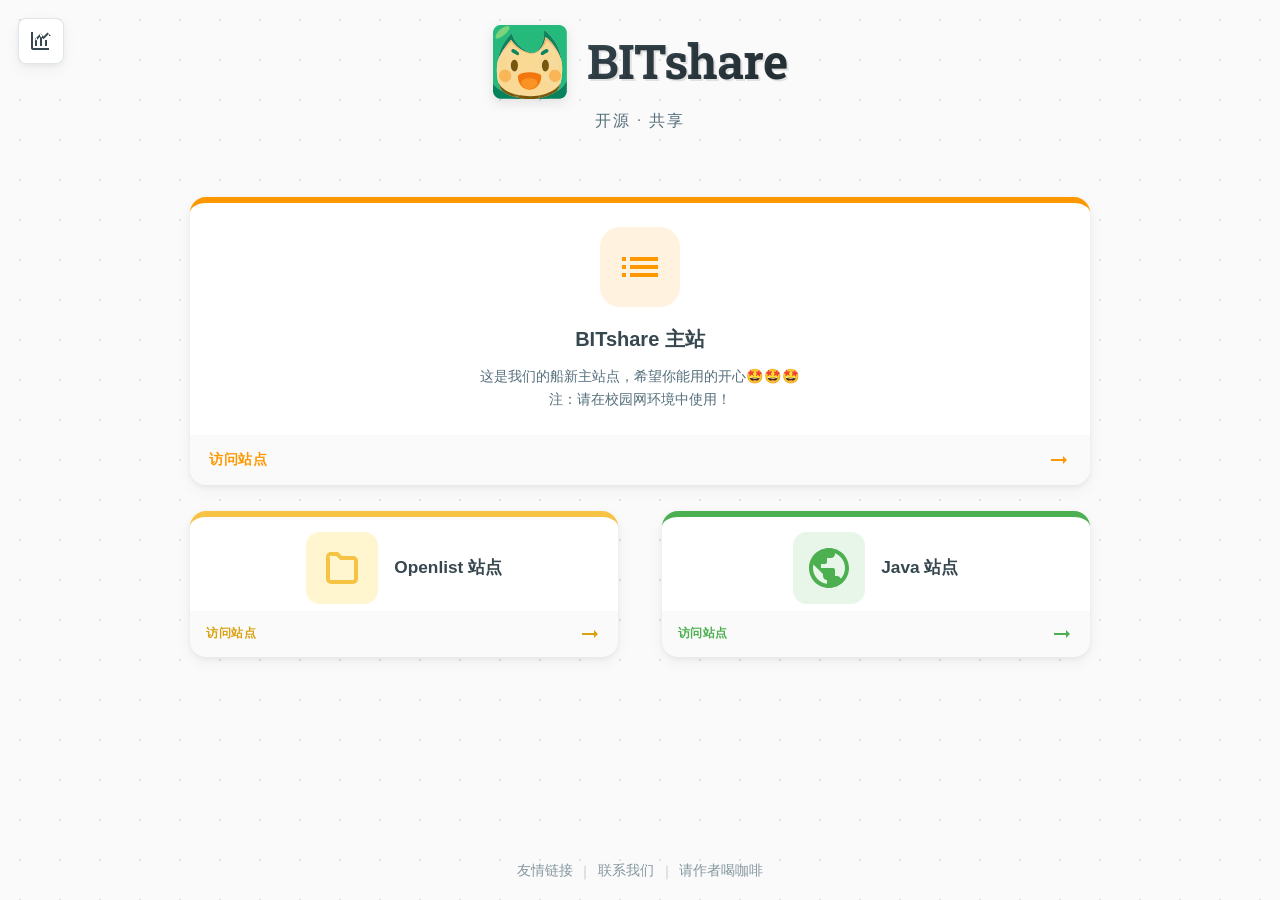
==== index.html @ c66a0892 "导航页信息优化" ====
<!DOCTYPE html>
<html lang="zh-CN">

<head>
    <meta charset="UTF-8">
    <meta name="viewport" content="width=device-width, initial-scale=1.0">
    <meta name="color-scheme" content="light">
    <title>BITshare 导航</title>
    <link rel="icon" type="image/svg+xml" href="logo_best.svg">
    <link rel="stylesheet" href="style.css">
    <link rel="preconnect" href="https://fonts.googleapis.com">
    <link rel="preconnect" href="https://fonts.gstatic.com" crossorigin>
    <link
        href="https://fonts.googleapis.com/css2?family=Roboto+Slab:wght@100..900&family=Roboto:wght@300;400;500;700&display=swap"
        rel="stylesheet">
</head>

<body>
    <a href="dashboard.html" class="dashboard-shortcut" aria-label="查看数据看板" title="数据看板">
        <svg viewBox="0 0 24 24" width="24" height="24" aria-hidden="true">
            <path fill="currentColor"
                d="M4 19h16v2H4c-1.1 0-2-.9-2-2V3h2v16zm4-2H6V9h2v8zm5 0h-2V5h2v12zm5 0h-2v-6h2v6zm4-10-3.5-3.5-4 4-3-3L6 10l1.4 1.4 4.1-4.08 3 3L20 4.82V7h2z" />
        </svg>
    </a>

    <div class="container">
        <header class="header">
            <div class="logo-container">
                <img src="logo_best.svg" alt="BITshare Logo" class="logo">
                <h1 class="site-title">BITshare</h1>
            </div>
            <p class="site-subtitle">开源 · 共享</p>
        </header>

        <main class="cards-container">
            <a href="https://app.bitshare.com.cn" class="card card-orange card-featured" target="_blank">
                <div class="card-content">
                    <div class="card-icon">
                        <svg viewBox="0 0 24 24" width="48" height="48">
                            <path fill="currentColor"
                                d="M3 13h2v-2H3v2zm0 4h2v-2H3v2zm0-8h2V7H3v2zm4 4h14v-2H7v2zm0 4h14v-2H7v2zM7 7v2h14V7H7z" />
                        </svg>
                    </div>
                    <h2 class="card-title">BITshare 主站</h2>
                    <p class="card-description">这是我们的船新主站点，希望你能用的开心🤩🤩🤩</br>注：请在校园网环境中使用！</p>
                </div>
                <div class="card-action">
                    <span>访问站点</span>
                    <svg class="arrow-icon" viewBox="0 0 24 24" width="24" height="24">
                        <path fill="currentColor" d="M16.01 11H4v2h12.01v3L20 12l-3.99-4z" />
                    </svg>
                </div>
            </a>

            <a href="https://bitshare.site-2.teclab.org.cn" class="card card-blue card-compact" target="_blank">
                <div class="card-content">
                    <div class="card-icon">
                        <svg viewBox="0 0 24 24" width="48" height="48">
                            <path fill="currentColor"
                                d="M4 6.5A2.5 2.5 0 0 1 6.5 4H10l2 2h5.5A2.5 2.5 0 0 1 20 8.5v9a2.5 2.5 0 0 1-2.5 2.5h-11A2.5 2.5 0 0 1 4 17.5v-11zm2 .5v10.5c0 .28.22.5.5.5h11c.28 0 .5-.22.5-.5v-9c0-.28-.22-.5-.5-.5h-6.33l-2-2H6.5A.5.5 0 0 0 6 7z" />
                        </svg>
                    </div>
                    <h2 class="card-title">Openlist 站点</h2>
                </div>
                <div class="card-action">
                    <span>访问站点</span>
                    <svg class="arrow-icon" viewBox="0 0 24 24" width="24" height="24">
                        <path fill="currentColor" d="M16.01 11H4v2h12.01v3L20 12l-3.99-4z" />
                    </svg>
                </div>
            </a>

            <a href="https://bitshare-search.site-2.teclab.org.cn" class="card card-green card-compact" target="_blank">
                <div class="card-content">
                    <div class="card-icon">
                        <svg viewBox="0 0 24 24" width="48" height="48">
                            <path fill="currentColor"
                                d="M12 2C6.48 2 2 6.48 2 12s4.48 10 10 10 10-4.48 10-10S17.52 2 12 2zm-1 17.93c-3.95-.49-7-3.85-7-7.93 0-.62.08-1.21.21-1.79L9 15v1c0 1.1.9 2 2 2v1.93zm6.9-2.54c-.26-.81-1-1.39-1.9-1.39h-1v-3c0-.55-.45-1-1-1H8v-2h2c.55 0 1-.45 1-1V7h2c1.1 0 2-.9 2-2v-.41c2.93 1.19 5 4.06 5 7.41 0 2.08-.8 3.97-2.1 5.39z" />
                        </svg>
                    </div>
                    <h2 class="card-title">Java 站点</h2>
                </div>
                <div class="card-action">
                    <span>访问站点</span>
                    <svg class="arrow-icon" viewBox="0 0 24 24" width="24" height="24">
                        <path fill="currentColor" d="M16.01 11H4v2h12.01v3L20 12l-3.99-4z" />
                    </svg>
                </div>
            </a>
        </main>

        <footer class="footer">
            <div class="footer-links" aria-label="页脚快捷入口">
                <button type="button" class="footer-link-btn" data-popup="friends">友情链接</button>
                <span class="footer-divider">｜</span>
                <button type="button" class="footer-link-btn" data-popup="contact">联系我们</button>
                <span class="footer-divider">｜</span>
                <button type="button" class="footer-link-btn" data-popup="coffee">请作者喝咖啡</button>
            </div>
        </footer>
    </div>

    <div id="info-modal" class="info-modal" aria-hidden="true">
        <div class="info-modal-backdrop" data-close-modal></div>
        <div class="info-modal-dialog" role="dialog" aria-modal="true" aria-labelledby="info-modal-title">
            <button type="button" class="info-modal-close" aria-label="关闭弹窗" data-close-modal>&times;</button>
            <h2 id="info-modal-title" class="info-modal-title"></h2>
            <div id="info-modal-body" class="info-modal-body"></div>
        </div>
    </div>

    <!-- Notification Popup (保留原始代码，方便后续恢复)
    <div id="notification-popup" class="notification-popup">
        <div class="popup-content">
            <span class="close-btn" onclick="closePopup()">&times;</span>
            <p>BITshare的船新主平台上线啦！</br></br>我们借鉴了 OpenList、FileBrowser 等工具在文件浏览和目录管理上的思路，根据“share in BIT”这一使用场景，做了大量功能上的优化，希望你能用的开心🤩🤩🤩</br></br>项目仓库，欢迎点个Star～</br>https://github.com/BITshare-dev/BITshare</br>https://github.com/zzzzquan/OpenShare</p>
        </div>
    </div>

    <script>
        function closePopup() {
            const popup = document.getElementById("notification-popup");
            if (popup) {
                popup.style.opacity = '0';
                setTimeout(() => {
                    popup.style.display = "none";
                }, 300);
            }
        }
    </script>
    -->

    <script>
        const infoModal = document.getElementById('info-modal');
        const infoModalTitle = document.getElementById('info-modal-title');
        const infoModalBody = document.getElementById('info-modal-body');

        const popupContent = {
            friends: {
                title: '友情链接',
                body: `
                    <div class="info-link-list-text">
                        <a class="info-link-text" href="https://bit101.cn/" target="_blank" rel="noopener noreferrer">BIT101</a>
                        </div>
                `
            },
            contact: {
                title: '联系我们',
                body: `
                    <p class="info-modal-text">QQ:1215721590 项目交流群:991547824(邀请码:BITshare)</p>
                    <p class="info-modal-text">GitHub 项目组：<a class="info-link-text" href="https://github.com/BITshare-dev" target="_blank" rel="noopener noreferrer">BITshare 项目组</a></p>
                `
            },
            coffee: {
                title: '请作者喝咖啡',
                body: `
                    <p class="info-modal-text">如果你觉得该项目对你真的有帮助，可以给仓库点个 star 或者请作者喝一杯咖啡😃</p>
                    <img class="info-modal-qr" src="cash.jpg" alt="请作者喝咖啡收款码">
                `
            }
        };

        function openInfoModal(key) {
            const content = popupContent[key];
            if (!content) return;

            infoModalTitle.textContent = content.title;
            infoModalBody.innerHTML = content.body;
            infoModal.classList.add('is-open');
            infoModal.setAttribute('aria-hidden', 'false');
            document.body.classList.add('modal-open');
        }

        function closeInfoModal() {
            infoModal.classList.remove('is-open');
            infoModal.setAttribute('aria-hidden', 'true');
            document.body.classList.remove('modal-open');
        }

        document.querySelectorAll('[data-popup]').forEach((button) => {
            button.addEventListener('click', () => openInfoModal(button.dataset.popup));
        });

        infoModal.addEventListener('click', (event) => {
            if (event.target.hasAttribute('data-close-modal')) {
                closeInfoModal();
            }
        });

        document.addEventListener('keydown', (event) => {
            if (event.key === 'Escape' && infoModal.classList.contains('is-open')) {
                closeInfoModal();
            }
        });
    </script>
</body>

</html>
---- style.css ----
:root {
    color-scheme: light;
    --text-color: #37474f;
    --text-secondary: #546e7a;
    --background-color: #fafafa;
    --card-bg: #ffffff;
    --shadow-1: 0 2px 5px rgba(0, 0, 0, 0.05), 0 5px 15px rgba(0, 0, 0, 0.05);
    --shadow-hover: 0 15px 35px rgba(0, 0, 0, 0.1), 0 5px 15px rgba(0, 0, 0, 0.05);
    --transition-speed: 0.3s;

    /* Theme Colors */
    --color-orange: #FF9800;
    --color-orange-light: #FFF3E0;
    --color-green: #4CAF50;
    --color-green-light: #E8F5E9;
    --color-yellow: #FFC107;
    --color-yellow-light: #FFF8E1;
    --color-cream: #F6C344;
    --color-cream-light: #fff5cf;
    --color-blue-grey: #607d8b;
}

* {
    box-sizing: border-box;
    margin: 0;
    padding: 0;
}

body {
    font-family: 'Roboto', 'Segoe UI', Tahoma, Geneva, Verdana, sans-serif;
    background-color: var(--background-color);
    color: var(--text-color);
    line-height: 1.6;
    display: flex;
    justify-content: center;
    min-height: 100vh;
    background-image: radial-gradient(#e0e0e0 1px, transparent 1px);
    background-size: 40px 40px;
}

.dashboard-shortcut {
    position: fixed;
    top: 18px;
    left: 18px;
    z-index: 50;
    width: 46px;
    height: 46px;
    display: inline-flex;
    align-items: center;
    justify-content: center;
    color: #37474f;
    background: rgba(255, 255, 255, 0.92);
    border: 1px solid rgba(96, 125, 139, 0.2);
    border-radius: 8px;
    box-shadow: var(--shadow-1);
    text-decoration: none;
    transition: transform 0.2s ease, box-shadow 0.2s ease, color 0.2s ease;
}

.dashboard-shortcut:hover {
    color: var(--color-orange);
    box-shadow: var(--shadow-hover);
    transform: translateY(-2px);
}

.container {
    width: 100%;
    max-width: 980px;
    padding: 1.1rem 1.5rem 1rem;
    display: flex;
    flex-direction: column;
    align-items: center;
}

.dashboard-shell {
    width: min(1120px, calc(100% - 32px));
    margin: 0 auto;
    padding: 32px 0 42px;
}

.dashboard-header {
    display: flex;
    align-items: center;
    justify-content: space-between;
    gap: 1.5rem;
    margin: 0 0 1.25rem;
    animation: fadeInDown 0.8s ease-out;
}

.dashboard-page {
    display: block;
}

.dashboard-brand {
    display: flex;
    align-items: center;
    gap: 1rem;
}

.dashboard-logo {
    width: 64px;
    height: auto;
    filter: drop-shadow(0 4px 6px rgba(0, 0, 0, 0.1));
}

.dashboard-brand h1 {
    font-family: 'Roboto Slab', serif;
    font-size: 2.4rem;
    line-height: 1.1;
    color: var(--text-color);
}

.dashboard-brand p,
.dashboard-updated,
.panel-heading p {
    color: var(--text-secondary);
}

.dashboard-updated {
    font-size: 0.88rem;
    text-align: right;
}

.metric-grid {
    display: grid;
    grid-template-columns: repeat(3, minmax(0, 1fr));
    gap: 1rem;
    margin-bottom: 1rem;
}

.metric-card,
.dashboard-panel {
    background: rgba(255, 255, 255, 0.88);
    border: 1px solid rgba(96, 125, 139, 0.16);
    border-radius: 8px;
    box-shadow: 0 14px 40px rgba(38, 50, 56, 0.08), 0 2px 8px rgba(38, 50, 56, 0.05);
    backdrop-filter: blur(10px);
}

.metric-card {
    padding: 1.35rem 1.45rem;
    border-top: 5px solid transparent;
    animation: fadeInUp 0.8s ease-out;
    transition: transform 0.22s ease, box-shadow 0.22s ease, background-color 0.22s ease;
}

.metric-card:hover {
    background: rgba(255, 255, 255, 0.96);
    box-shadow: 0 18px 44px rgba(38, 50, 56, 0.11), 0 5px 14px rgba(38, 50, 56, 0.06);
    transform: translateY(-3px);
}

.metric-visits {
    border-color: #2f80ed;
}

.metric-downloads {
    border-color: var(--color-orange);
}

.metric-running {
    border-color: var(--color-green);
}

.metric-label {
    color: var(--text-secondary);
    font-size: 0.92rem;
    font-weight: 700;
}

.metric-value {
    margin-top: 0.35rem;
    font-family: 'Roboto Slab', serif;
    font-size: 2.45rem;
    line-height: 1.1;
    font-weight: 800;
    color: var(--text-color);
}

.metric-note {
    margin-top: 0.45rem;
    color: var(--text-secondary);
    font-size: 0.9rem;
}

.dashboard-panel {
    padding: 1.25rem;
    margin-top: 1rem;
    animation: fadeInUp 0.8s ease-out;
}

.panel-heading {
    display: flex;
    align-items: flex-start;
    justify-content: space-between;
    gap: 1rem;
    margin-bottom: 1rem;
}

.panel-heading h2 {
    font-size: 1.18rem;
    line-height: 1.2;
}

.chart-legend {
    display: flex;
    align-items: center;
    gap: 1rem;
    color: var(--text-secondary);
    font-size: 0.9rem;
    white-space: nowrap;
}

.window-control {
    display: grid;
    grid-template-columns: 38px minmax(120px, 1fr) 38px;
    align-items: center;
    gap: 0.75rem;
    margin: 0.95rem 0 0;
}

.window-control button {
    width: 38px;
    height: 38px;
    display: inline-flex;
    align-items: center;
    justify-content: center;
    color: var(--text-color);
    background: rgba(255, 255, 255, 0.9);
    border: 1px solid rgba(96, 125, 139, 0.18);
    border-radius: 8px;
    cursor: pointer;
    transition: color 0.18s ease, background-color 0.18s ease, transform 0.18s ease;
}

.window-control button:hover:not(:disabled) {
    color: var(--color-orange);
    background: #fff;
    transform: translateY(-1px);
}

.window-control button:disabled {
    cursor: not-allowed;
    opacity: 0.42;
}

.window-control input[type="range"] {
    --range-progress: 0%;
    width: 100%;
    height: 24px;
    appearance: none;
    -webkit-appearance: none;
    background: transparent;
    cursor: pointer;
}

.window-control input[type="range"]::-webkit-slider-runnable-track {
    height: 12px;
    background: linear-gradient(
        to right,
        #fff 0%,
        #fff var(--range-progress),
        #d8dde1 var(--range-progress),
        #d8dde1 100%
    );
    border: 1px solid #d1d8dc;
    border-radius: 999px;
}

.window-control input[type="range"]::-webkit-slider-thumb {
    width: 38px;
    height: 18px;
    margin-top: -4px;
    appearance: none;
    -webkit-appearance: none;
    background: #fff;
    border: 1px solid #c5ced3;
    border-radius: 6px;
    box-shadow: 0 2px 7px rgba(55, 71, 79, 0.16);
}

.window-control input[type="range"]::-moz-range-track {
    height: 12px;
    background: #d8dde1;
    border: 1px solid #d1d8dc;
    border-radius: 999px;
}

.window-control input[type="range"]::-moz-range-progress {
    height: 12px;
    background: #fff;
    border: 1px solid #d1d8dc;
    border-radius: 999px;
}

.window-control input[type="range"]::-moz-range-thumb {
    width: 38px;
    height: 18px;
    background: #fff;
    border: 1px solid #c5ced3;
    border-radius: 6px;
    box-shadow: 0 2px 7px rgba(55, 71, 79, 0.16);
}

.legend-dot {
    width: 10px;
    height: 10px;
    display: inline-block;
    border-radius: 50%;
    margin-right: 0.35rem;
}

.visits-dot {
    background: #2f80ed;
}

.downloads-dot {
    background: var(--color-orange);
}

.chart-wrap {
    position: relative;
    width: 100%;
    overflow-x: auto;
    border-radius: 8px;
    background: rgba(255, 255, 255, 0.72);
}

.chart-wrap canvas {
    display: block;
    width: 100%;
    min-width: 760px;
    height: auto;
    cursor: crosshair;
}

.chart-tooltip {
    position: absolute;
    top: 0;
    left: 0;
    z-index: 2;
    width: 210px;
    padding: 0.85rem 0.95rem;
    color: #fff;
    background: rgba(38, 50, 56, 0.92);
    border: 1px solid rgba(255, 255, 255, 0.12);
    border-radius: 8px;
    box-shadow: 0 18px 42px rgba(38, 50, 56, 0.22);
    opacity: 0;
    pointer-events: none;
    transform: translate3d(0, 0, 0) translateY(6px);
    transition: opacity 0.16s ease, transform 0.16s ease;
    backdrop-filter: blur(12px);
}

.chart-tooltip.is-visible {
    opacity: 1;
}

.tooltip-date {
    margin-bottom: 0.55rem;
    font-size: 0.95rem;
    font-weight: 700;
}

.tooltip-row {
    display: flex;
    align-items: center;
    justify-content: space-between;
    gap: 0.8rem;
    font-size: 0.9rem;
}

.tooltip-row + .tooltip-row {
    margin-top: 0.35rem;
}

.tooltip-row span {
    display: inline-flex;
    align-items: center;
    color: rgba(255, 255, 255, 0.78);
}

.tooltip-row strong {
    font-size: 0.98rem;
    color: #fff;
}

/* Header Styles */
.header {
    text-align: center;
    margin-bottom: 4rem;
    margin-top: 0.35rem;
    animation: fadeInDown 0.8s ease-out;
}

.logo-container {
    display: flex;
    align-items: center;
    justify-content: center;
    margin-bottom: 0.5rem;
}

.logo {
    height: 74px;
    width: auto;
    margin-right: 1.2rem;
    filter: drop-shadow(0 4px 6px rgba(0, 0, 0, 0.1));
}

.site-title {
    font-family: 'Roboto Slab', serif;
    font-size: 3rem;
    font-weight: 700;
    color: var(--text-color);
    letter-spacing: -1px;
    background: linear-gradient(135deg, #37474f 0%, #263238 100%);
    background-clip: text;
    -webkit-background-clip: text;
    color: transparent;
    text-shadow: 2px 2px 0px rgba(0, 0, 0, 0.1);
}

.site-subtitle {
    font-size: 0.98rem;
    color: var(--text-secondary);
    font-weight: 400;
    letter-spacing: 2px;
    text-transform: uppercase;
    margin-top: 0.5rem;
}

/* Cards Container */
.cards-container {
    display: grid;
    grid-template-columns: repeat(2, minmax(0, 1fr));
    justify-content: center;
    column-gap: 2.7rem;
    row-gap: 1.5rem;
    width: 100%;
    max-width: 900px;
    margin-bottom: 0.75rem;
}

/* Card Styles */
.card {
    background-color: var(--card-bg);
    border-radius: 16px;
    box-shadow: var(--shadow-1);
    width: 100%;
    text-decoration: none;
    color: inherit;
    transition: all var(--transition-speed) cubic-bezier(.25, .8, .25, 1);
    display: flex;
    flex-direction: column;
    overflow: hidden;
    position: relative;
    border-top: 6px solid transparent;
    animation: fadeInUp 0.8s ease-out;
    animation-fill-mode: both;
}

.card-featured {
    grid-column: 1 / -1;
    max-width: 100%;
    margin-bottom: 0.15rem;
}

.card-compact {
    min-height: 138px;
}

.card:nth-child(1) {
    animation-delay: 0.1s;
}

.card:nth-child(2) {
    animation-delay: 0.2s;
}

.card:nth-child(3) {
    animation-delay: 0.3s;
}

.card:hover {
    box-shadow: var(--shadow-hover);
    transform: translateY(-8px);
}

.card-content {
    padding: 1.5rem 1.35rem;
    flex-grow: 1;
    display: flex;
    flex-direction: column;
    align-items: center;
    text-align: center;
}

.card-compact .card-content {
    min-height: 92px;
    padding: 0.9rem 1.15rem 0.45rem;
    flex-direction: row;
    justify-content: center;
    gap: 1rem;
}

.card-icon {
    width: 80px;
    height: 80px;
    display: flex;
    align-items: center;
    justify-content: center;
    flex: 0 0 80px;
    margin-bottom: 1rem;
    border-radius: 20px;
    transition: all var(--transition-speed);
}

.card-compact .card-icon {
    width: 72px;
    height: 72px;
    flex: 0 0 72px;
    margin-bottom: 0;
    border-radius: 14px;
}

.card-title {
    font-family: 'Montserrat', sans-serif;
    font-size: 1.25rem;
    font-weight: 700;
    margin-bottom: 0.65rem;
    color: var(--text-color);
}

.card-compact .card-title {
    font-size: 1.08rem;
    margin-bottom: 0;
    line-height: 1.2;
}

.card-description {
    font-size: 0.88rem;
    color: var(--text-secondary);
    line-height: 1.6;
}

.card-action {
    padding: 0.82rem 1.2rem;
    display: flex;
    align-items: center;
    justify-content: space-between;
    font-weight: 700;
    text-transform: uppercase;
    font-size: 0.85rem;
    letter-spacing: 0.5px;
    transition: background-color 0.2s;
    background-color: rgba(0, 0, 0, 0.02);
}

.card-compact .card-action {
    min-height: 46px;
    padding: 0.5rem 1rem;
    font-size: 0.76rem;
}

/* Theme Specific Styles */
/* Orange Theme */
.card-orange {
    border-color: var(--color-orange);
}

.card-orange .card-icon {
    color: var(--color-orange);
    background-color: var(--color-orange-light);
}

.card-orange .card-action {
    color: var(--color-orange);
}

.card-orange:hover .card-action {
    background-color: var(--color-orange);
    color: white;
}

/* Cream Theme */
.card-blue {
    border-color: var(--color-cream);
}

.card-blue .card-icon {
    color: var(--color-cream);
    background-color: var(--color-cream-light);
}

.card-blue .card-action {
    color: #d8a10f;
}

.card-blue:hover .card-action {
    background-color: #F6C344;
    color: #5f4500;
}

/* Green Theme */
.card-green {
    border-color: var(--color-green);
}

.card-green .card-icon {
    color: var(--color-green);
    background-color: var(--color-green-light);
}

.card-green .card-action {
    color: var(--color-green);
}

.card-green:hover .card-action {
    background-color: var(--color-green);
    color: white;
}

/* Yellow Theme */
.card-yellow {
    border-color: var(--color-yellow);
}

.card-yellow .card-icon {
    color: #F57F17;
    background-color: var(--color-yellow-light);
}

/* Darker yellow for icon visibility */
.card-yellow .card-action {
    color: #F57F17;
}

.card-yellow:hover .card-action {
    background-color: var(--color-yellow);
    color: #37474f;
}

/* Dark text on yellow bg */


.arrow-icon {
    transition: transform 0.2s;
}

.card:hover .arrow-icon {
    transform: translateX(5px);
}

/* Footer */
.footer {
    margin-top: auto;
    color: var(--text-secondary);
    font-size: 0.875rem;
    text-align: center;
    opacity: 0.7;
    padding-bottom: 0.1rem;
}

.footer-links {
    display: inline-flex;
    align-items: center;
    gap: 0.35rem;
    flex-wrap: wrap;
    justify-content: center;
}

.footer-link-btn {
    border: 0;
    background: transparent;
    color: inherit;
    font: inherit;
    cursor: pointer;
    padding: 0;
    line-height: 1.4;
    text-decoration: none;
    transition: color 0.2s ease, opacity 0.2s ease;
}

.footer-link-btn:hover {
    color: var(--color-orange);
    opacity: 1;
    text-decoration: underline;
    text-underline-offset: 0.18em;
}

.footer-link-btn:focus-visible {
    outline: 2px solid rgba(255, 152, 0, 0.35);
    outline-offset: 3px;
    border-radius: 4px;
}

.footer-divider {
    color: rgba(84, 110, 122, 0.55);
}

.info-modal {
    position: fixed;
    inset: 0;
    display: flex;
    align-items: center;
    justify-content: center;
    padding: 20px;
    opacity: 0;
    visibility: hidden;
    pointer-events: none;
    transition: opacity 0.2s ease, visibility 0.2s ease;
    z-index: 2000;
}

.info-modal.is-open {
    opacity: 1;
    visibility: visible;
    pointer-events: auto;
}

.info-modal-backdrop {
    position: absolute;
    inset: 0;
    background: rgba(22, 28, 31, 0.46);
    backdrop-filter: blur(4px);
}

.info-modal-dialog {
    position: relative;
    width: min(92vw, 560px);
    max-height: min(84vh, 760px);
    overflow: auto;
    padding: 1.4rem 1.4rem 1.3rem;
    border-radius: 18px;
    background: rgba(255, 255, 255, 0.98);
    box-shadow: 0 24px 70px rgba(38, 50, 56, 0.22);
    border: 1px solid rgba(96, 125, 139, 0.16);
    transform: translateY(10px);
    transition: transform 0.2s ease;
    z-index: 1;
}

.info-modal.is-open .info-modal-dialog {
    transform: translateY(0);
}

.info-modal-close {
    position: absolute;
    top: 12px;
    right: 12px;
    width: 34px;
    height: 34px;
    border: 0;
    border-radius: 999px;
    background: rgba(96, 125, 139, 0.08);
    color: var(--text-secondary);
    font-size: 1.5rem;
    line-height: 1;
    cursor: pointer;
    transition: background-color 0.2s ease, color 0.2s ease, transform 0.2s ease;
}

.info-modal-close:hover {
    background: rgba(255, 152, 0, 0.12);
    color: var(--color-orange);
    transform: rotate(8deg);
}

.info-modal-title {
    padding-right: 44px;
    font-family: 'Roboto Slab', serif;
    font-size: 1.45rem;
    line-height: 1.2;
    color: var(--text-color);
}

.info-modal-body {
    margin-top: 1rem;
}

.info-link-list {
    display: grid;
    gap: 0.8rem;
}

.info-link-list a {
    display: inline-flex;
    align-items: center;
    justify-content: space-between;
    gap: 0.75rem;
    padding: 0.95rem 1rem;
    border-radius: 12px;
    background: var(--color-orange-light);
    color: var(--text-color);
    text-decoration: none;
    border: 1px solid rgba(255, 152, 0, 0.16);
    word-break: break-all;
    transition: transform 0.2s ease, box-shadow 0.2s ease, border-color 0.2s ease;
}

.info-link-list a:hover {
    transform: translateY(-2px);
    box-shadow: var(--shadow-1);
    border-color: rgba(255, 152, 0, 0.3);
}

.info-modal-text {
    font-size: 0.98rem;
    line-height: 1.7;
    color: var(--text-color);
}

.info-modal-qr {
    display: block;
    width: min(100%, 320px);
    margin: 1rem auto 0;
    border-radius: 16px;
    box-shadow: 0 10px 30px rgba(38, 50, 56, 0.16);
    border: 1px solid rgba(96, 125, 139, 0.16);
}

body.modal-open {
    overflow: hidden;
}

.info-link-list-text {
    display: flex;
    flex-direction: column;
    gap: 0.45rem;
}

.info-link-text {
    color: var(--color-orange);
    text-decoration: underline;
    font-weight: normal;
    background: transparent;
    padding: 0;
}

.info-link-text:hover {
    color: #e67600;
    text-decoration: underline;
}

/* Animations */
@keyframes fadeInDown {
    from {
        opacity: 0;
        transform: translateY(-20px);
    }

    to {
        opacity: 1;
        transform: translateY(0);
    }
}

@keyframes fadeInUp {
    from {
        opacity: 0;
        transform: translateY(20px);
    }

    to {
        opacity: 1;
        transform: translateY(0);
    }
}

/* Responsive */
@media (max-width: 768px) {
    .site-title {
        font-size: 2.5rem;
    }

    .cards-container {
        grid-template-columns: 1fr;
        max-width: 350px;
    }

    .card {
        width: 100%;
        max-width: 350px;
        justify-self: center;
    }

    .card-featured {
        width: 100%;
        max-width: 350px;
    }

    .container {
        padding: 1rem;
    }

    .dashboard-shortcut {
        top: 12px;
        left: 12px;
        width: 42px;
        height: 42px;
    }

    .dashboard-shell {
        width: min(100% - 24px, 1120px);
        padding-top: 70px;
    }

    .dashboard-header,
    .panel-heading {
        flex-direction: column;
        align-items: flex-start;
    }

    .dashboard-updated {
        text-align: left;
    }

    .dashboard-brand h1 {
        font-size: 2rem;
    }

    .metric-grid {
        grid-template-columns: 1fr;
    }

    .metric-value {
        font-size: 2.1rem;
    }

    .chart-legend {
        flex-wrap: wrap;
    }
}

/* Notification Popup styles (已注释)
.notification-popup {
    position: fixed;
    top: 20px;
    right: 20px;
    background-color: #fff;
    box-shadow: 0 4px 20px rgba(0, 0, 0, 0.15);
    border-radius: 8px;
    padding: 15px 35px 15px 20px;
    z-index: 1000;
    max-width: 420px;
    animation: slideInRight 0.6s cubic-bezier(0.22, 1, 0.36, 1);
    border-left: 5px solid var(--color-orange);
    transition: opacity 0.3s ease;
}

.popup-content p {
    font-size: 0.9rem;
    color: var(--text-color);
    margin: 0;
    line-height: 1.5;
}

.popup-content a {
    color: var(--color-orange);
    text-decoration: none;
    font-weight: 600;
    border-bottom: 1px dotted var(--color-orange);
}

.popup-content a:hover {
    border-bottom-style: solid;
}

.close-btn {
    position: absolute;
    top: 5px;
    right: 10px;
    color: #999;
    font-size: 20px;
    line-height: 20px;
    cursor: pointer;
    transition: color 0.2s;
    padding: 2px;
}
*/

.close-btn:hover {
    color: #333;
}

@keyframes slideInRight {
    from {
        opacity: 0;
        transform: translateX(50px);
    }

    to {
        opacity: 1;
        transform: translateX(0);
    }
}
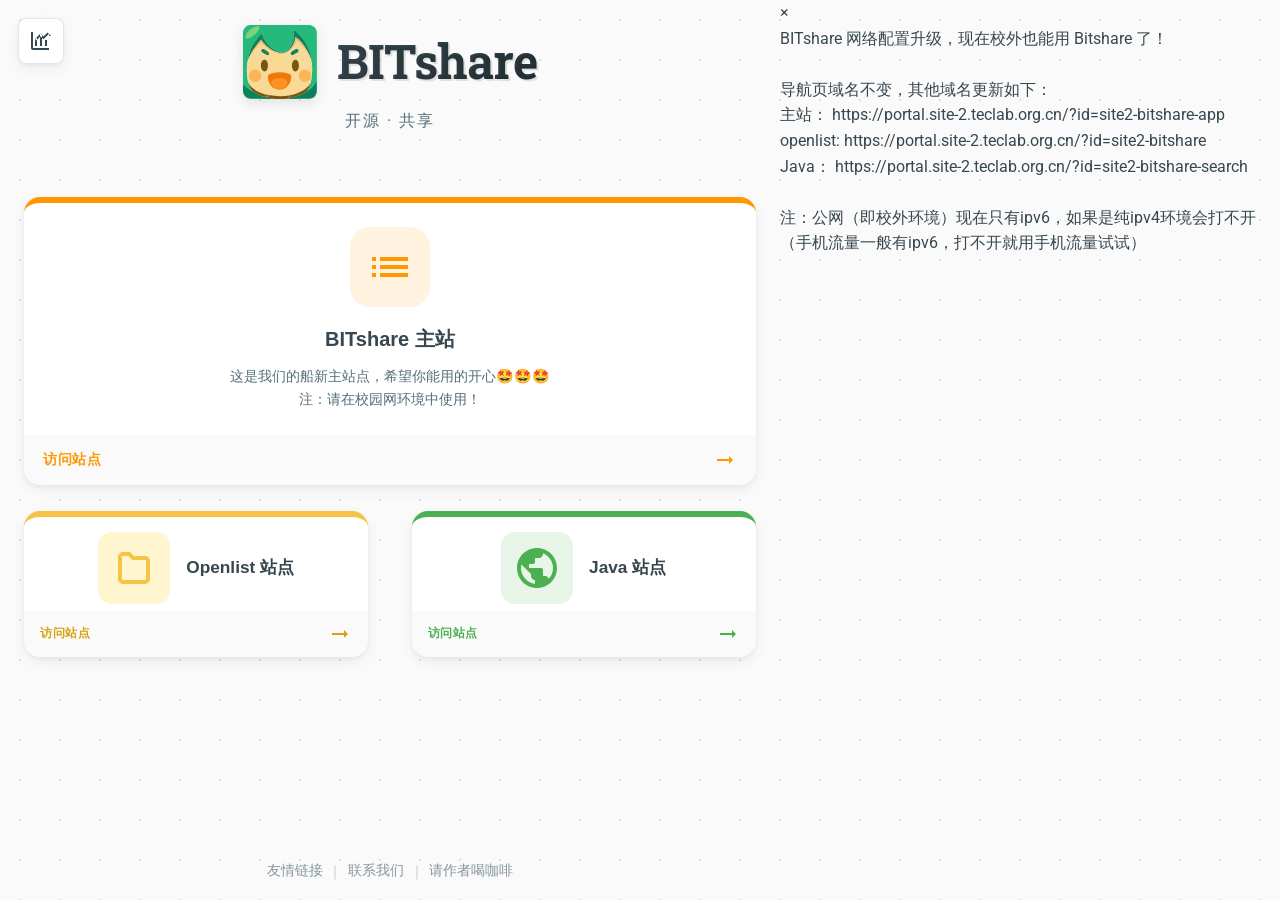
==== commit 42e5e88e: "网络配置升级" ====
--- a/index.html
+++ b/index.html
@@ -33,7 +33,7 @@
         </header>
 
         <main class="cards-container">
-            <a href="https://app.bitshare.com.cn" class="card card-orange card-featured" target="_blank">
+            <a href="https://portal.site-2.teclab.org.cn/?id=site2-bitshare-app" class="card card-orange card-featured" target="_blank">
                 <div class="card-content">
                     <div class="card-icon">
                         <svg viewBox="0 0 24 24" width="48" height="48">
@@ -52,7 +52,7 @@
                 </div>
             </a>
 
-            <a href="https://bitshare.site-2.teclab.org.cn" class="card card-blue card-compact" target="_blank">
+            <a href="https://portal.site-2.teclab.org.cn/?id=site2-bitshare" class="card card-blue card-compact" target="_blank">
                 <div class="card-content">
                     <div class="card-icon">
                         <svg viewBox="0 0 24 24" width="48" height="48">
@@ -70,7 +70,7 @@
                 </div>
             </a>
 
-            <a href="https://bitshare-search.site-2.teclab.org.cn" class="card card-green card-compact" target="_blank">
+            <a href="https://portal.site-2.teclab.org.cn/?id=site2-bitshare-search" class="card card-green card-compact" target="_blank">
                 <div class="card-content">
                     <div class="card-icon">
                         <svg viewBox="0 0 24 24" width="48" height="48">
@@ -109,11 +109,11 @@
         </div>
     </div>
 
-    <!-- Notification Popup (保留原始代码，方便后续恢复)
+    
     <div id="notification-popup" class="notification-popup">
         <div class="popup-content">
             <span class="close-btn" onclick="closePopup()">&times;</span>
-            <p>BITshare的船新主平台上线啦！</br></br>我们借鉴了 OpenList、FileBrowser 等工具在文件浏览和目录管理上的思路，根据“share in BIT”这一使用场景，做了大量功能上的优化，希望你能用的开心🤩🤩🤩</br></br>项目仓库，欢迎点个Star～</br>https://github.com/BITshare-dev/BITshare</br>https://github.com/zzzzquan/OpenShare</p>
+            <p>BITshare 网络配置升级，现在校外也能用 Bitshare 了！</br></br>导航页域名不变，其他域名更新如下：</br>主站： https://portal.site-2.teclab.org.cn/?id=site2-bitshare-app</br>openlist:    https://portal.site-2.teclab.org.cn/?id=site2-bitshare</br>Java： https://portal.site-2.teclab.org.cn/?id=site2-bitshare-search</br></br>注：公网（即校外环境）现在只有ipv6，如果是纯ipv4环境会打不开（手机流量一般有ipv6，打不开就用手机流量试试）</p>
         </div>
     </div>
 
@@ -128,7 +128,6 @@
             }
         }
     </script>
-    -->
 
     <script>
         const infoModal = document.getElementById('info-modal');
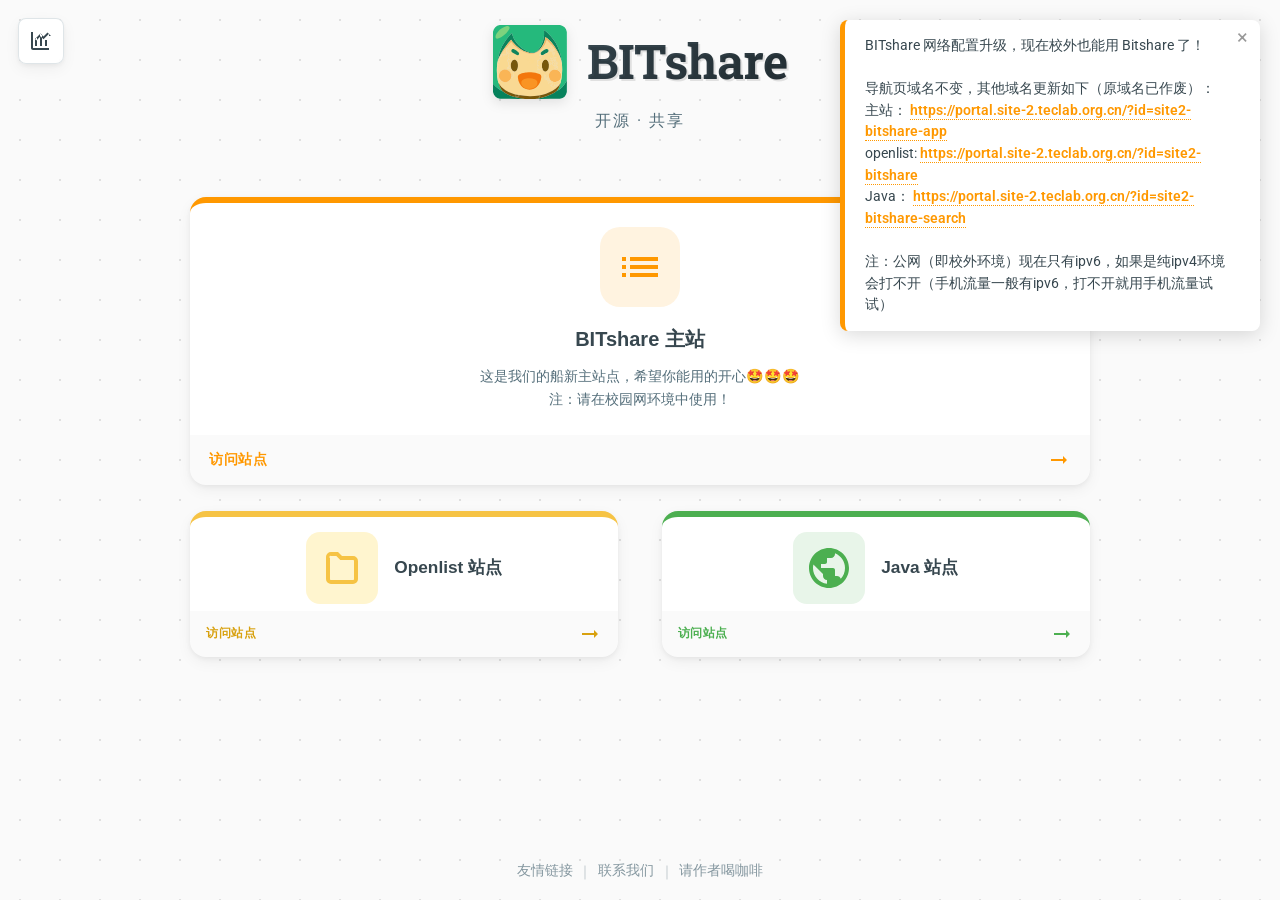
==== commit f155e366: "bug fix" ====
--- a/index.html
+++ b/index.html
@@ -113,7 +113,7 @@
     <div id="notification-popup" class="notification-popup">
         <div class="popup-content">
             <span class="close-btn" onclick="closePopup()">&times;</span>
-            <p>BITshare 网络配置升级，现在校外也能用 Bitshare 了！</br></br>导航页域名不变，其他域名更新如下：</br>主站： https://portal.site-2.teclab.org.cn/?id=site2-bitshare-app</br>openlist:    https://portal.site-2.teclab.org.cn/?id=site2-bitshare</br>Java： https://portal.site-2.teclab.org.cn/?id=site2-bitshare-search</br></br>注：公网（即校外环境）现在只有ipv6，如果是纯ipv4环境会打不开（手机流量一般有ipv6，打不开就用手机流量试试）</p>
+            <p>BITshare 网络配置升级，现在校外也能用 Bitshare 了！</br></br>导航页域名不变，其他域名更新如下（原域名已作废）：</br>主站： <a href="https://portal.site-2.teclab.org.cn/?id=site2-bitshare-app" target="_blank" rel="noopener noreferrer">https://portal.site-2.teclab.org.cn/?id=site2-bitshare-app</a></br>openlist:    <a href="https://portal.site-2.teclab.org.cn/?id=site2-bitshare" target="_blank" rel="noopener noreferrer">https://portal.site-2.teclab.org.cn/?id=site2-bitshare</a></br>Java： <a href="https://portal.site-2.teclab.org.cn/?id=site2-bitshare-search" target="_blank" rel="noopener noreferrer">https://portal.site-2.teclab.org.cn/?id=site2-bitshare-search</a></br></br>注：公网（即校外环境）现在只有ipv6，如果是纯ipv4环境会打不开（手机流量一般有ipv6，打不开就用手机流量试试）</p>
         </div>
     </div>
 
--- a/style.css
+++ b/style.css
@@ -933,7 +933,6 @@
     }
 }
 
-/* Notification Popup styles (已注释)
 .notification-popup {
     position: fixed;
     top: 20px;
@@ -978,7 +977,6 @@
     transition: color 0.2s;
     padding: 2px;
 }
-*/
 
 .close-btn:hover {
     color: #333;
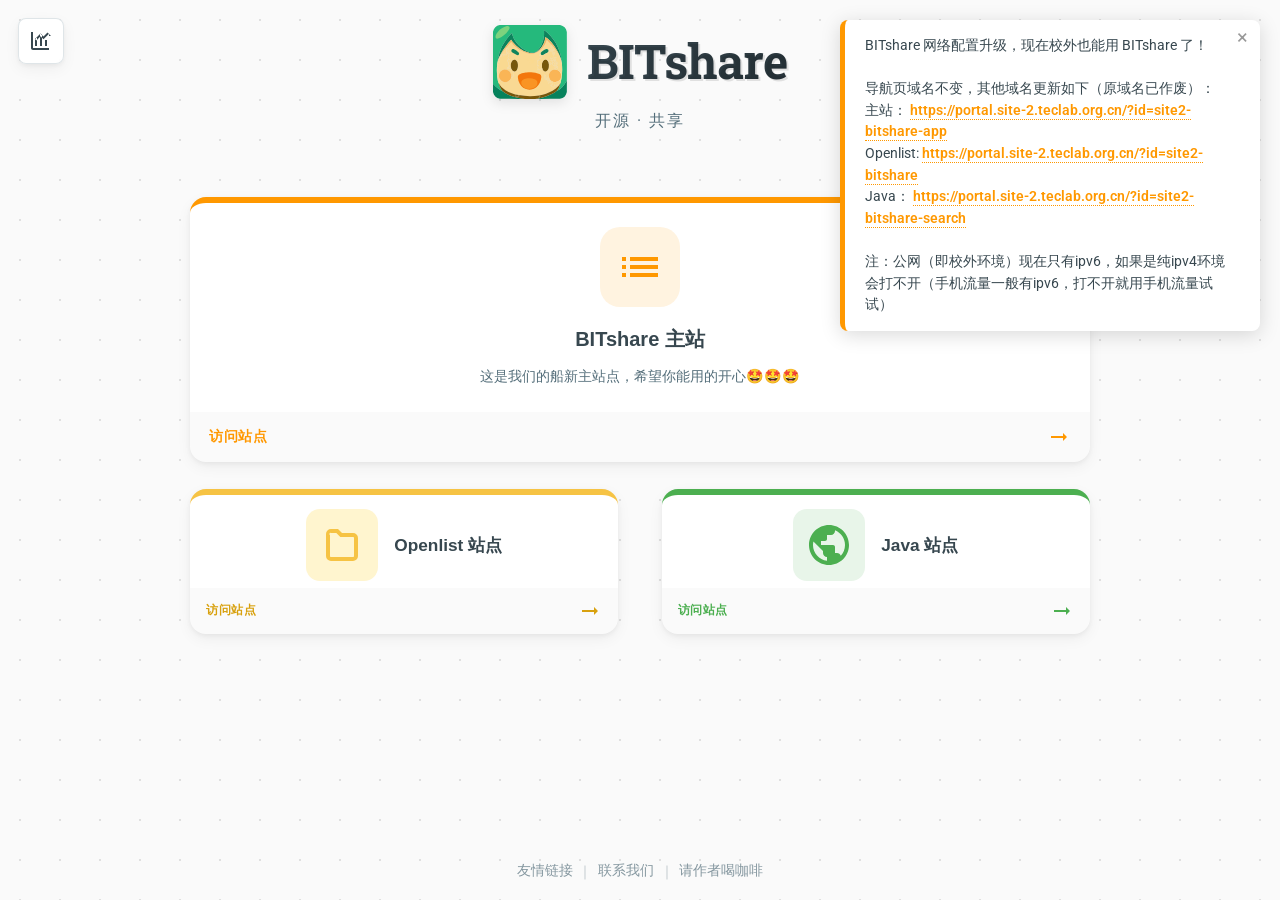
==== commit b614eadb: "bug fix" ====
--- a/index.html
+++ b/index.html
@@ -42,7 +42,7 @@
                         </svg>
                     </div>
                     <h2 class="card-title">BITshare 主站</h2>
-                    <p class="card-description">这是我们的船新主站点，希望你能用的开心🤩🤩🤩</br>注：请在校园网环境中使用！</p>
+                    <p class="card-description">这是我们的船新主站点，希望你能用的开心🤩🤩🤩</p>
                 </div>
                 <div class="card-action">
                     <span>访问站点</span>
@@ -113,7 +113,7 @@
     <div id="notification-popup" class="notification-popup">
         <div class="popup-content">
             <span class="close-btn" onclick="closePopup()">&times;</span>
-            <p>BITshare 网络配置升级，现在校外也能用 Bitshare 了！</br></br>导航页域名不变，其他域名更新如下（原域名已作废）：</br>主站： <a href="https://portal.site-2.teclab.org.cn/?id=site2-bitshare-app" target="_blank" rel="noopener noreferrer">https://portal.site-2.teclab.org.cn/?id=site2-bitshare-app</a></br>openlist:    <a href="https://portal.site-2.teclab.org.cn/?id=site2-bitshare" target="_blank" rel="noopener noreferrer">https://portal.site-2.teclab.org.cn/?id=site2-bitshare</a></br>Java： <a href="https://portal.site-2.teclab.org.cn/?id=site2-bitshare-search" target="_blank" rel="noopener noreferrer">https://portal.site-2.teclab.org.cn/?id=site2-bitshare-search</a></br></br>注：公网（即校外环境）现在只有ipv6，如果是纯ipv4环境会打不开（手机流量一般有ipv6，打不开就用手机流量试试）</p>
+            <p>BITshare 网络配置升级，现在校外也能用 BITshare 了！</br></br>导航页域名不变，其他域名更新如下（原域名已作废）：</br>主站： <a href="https://portal.site-2.teclab.org.cn/?id=site2-bitshare-app" target="_blank" rel="noopener noreferrer">https://portal.site-2.teclab.org.cn/?id=site2-bitshare-app</a></br>Openlist:    <a href="https://portal.site-2.teclab.org.cn/?id=site2-bitshare" target="_blank" rel="noopener noreferrer">https://portal.site-2.teclab.org.cn/?id=site2-bitshare</a></br>Java： <a href="https://portal.site-2.teclab.org.cn/?id=site2-bitshare-search" target="_blank" rel="noopener noreferrer">https://portal.site-2.teclab.org.cn/?id=site2-bitshare-search</a></br></br>注：公网（即校外环境）现在只有ipv6，如果是纯ipv4环境会打不开（手机流量一般有ipv6，打不开就用手机流量试试）</p>
         </div>
     </div>
 
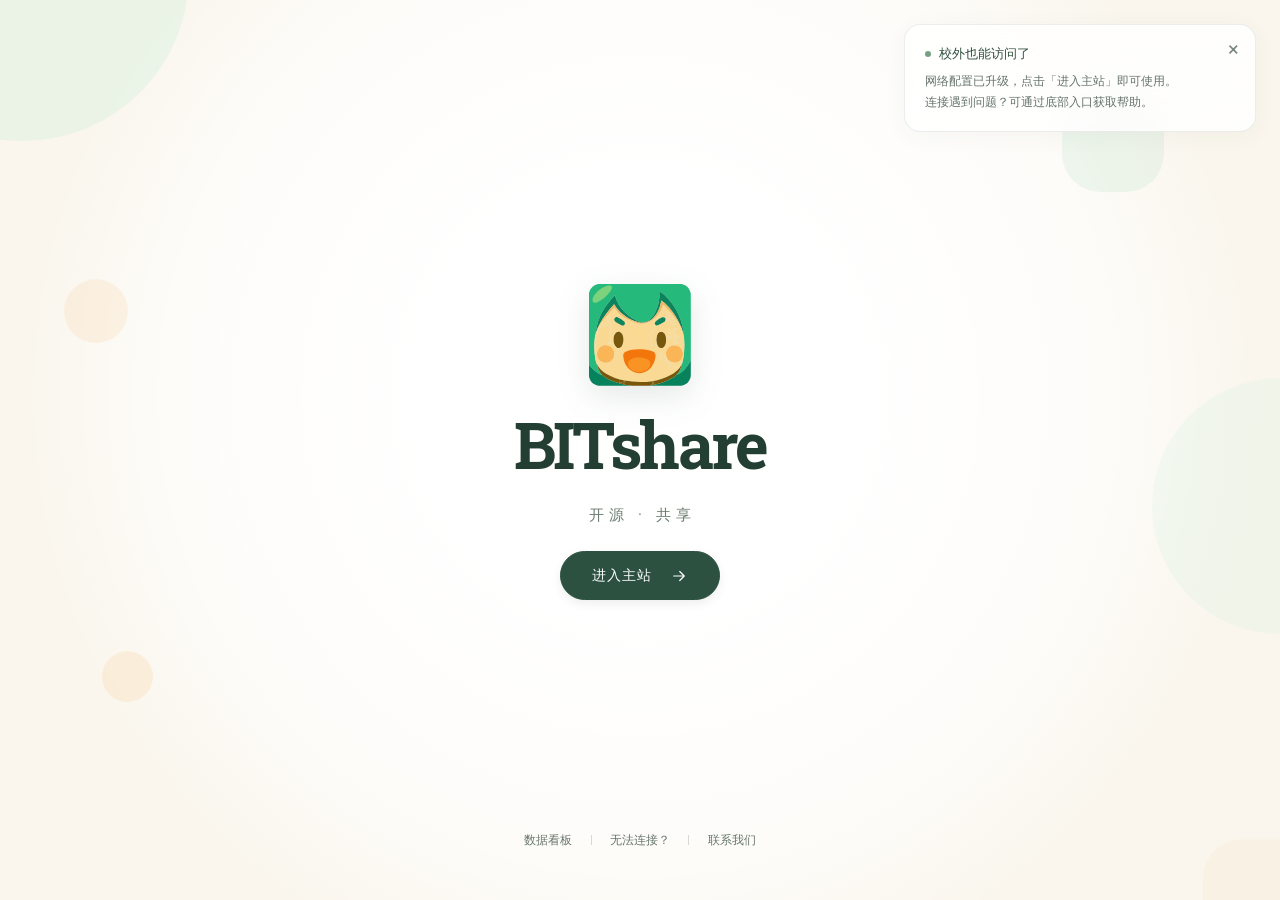
==== commit 620c15e5: "feat: refresh landing page and dashboard modal" ====
--- a/index.html
+++ b/index.html
@@ -16,12 +16,14 @@
 </head>
 
 <body>
-    <a href="dashboard.html" class="dashboard-shortcut" aria-label="查看数据看板" title="数据看板">
-        <svg viewBox="0 0 24 24" width="24" height="24" aria-hidden="true">
-            <path fill="currentColor"
-                d="M4 19h16v2H4c-1.1 0-2-.9-2-2V3h2v16zm4-2H6V9h2v8zm5 0h-2V5h2v12zm5 0h-2v-6h2v6zm4-10-3.5-3.5-4 4-3-3L6 10l1.4 1.4 4.1-4.08 3 3L20 4.82V7h2z" />
-        </svg>
-    </a>
+    <div class="ambient-shapes" aria-hidden="true">
+        <span class="ambient-shape ambient-shape-green ambient-shape-circle ambient-shape-one"></span>
+        <span class="ambient-shape ambient-shape-green ambient-shape-square ambient-shape-two"></span>
+        <span class="ambient-shape ambient-shape-orange ambient-shape-circle ambient-shape-three"></span>
+        <span class="ambient-shape ambient-shape-orange ambient-shape-square ambient-shape-four"></span>
+        <span class="ambient-shape ambient-shape-green ambient-shape-circle ambient-shape-five"></span>
+        <span class="ambient-shape ambient-shape-orange ambient-shape-square ambient-shape-six"></span>
+    </div>
 
     <div class="container">
         <header class="header">
@@ -32,70 +34,23 @@
             <p class="site-subtitle">开源 · 共享</p>
         </header>
 
-        <main class="cards-container">
-            <a href="https://portal.site-2.teclab.org.cn/?id=site2-bitshare-app" class="card card-orange card-featured" target="_blank">
-                <div class="card-content">
-                    <div class="card-icon">
-                        <svg viewBox="0 0 24 24" width="48" height="48">
-                            <path fill="currentColor"
-                                d="M3 13h2v-2H3v2zm0 4h2v-2H3v2zm0-8h2V7H3v2zm4 4h14v-2H7v2zm0 4h14v-2H7v2zM7 7v2h14V7H7z" />
-                        </svg>
-                    </div>
-                    <h2 class="card-title">BITshare 主站</h2>
-                    <p class="card-description">这是我们的船新主站点，希望你能用的开心🤩🤩🤩</p>
-                </div>
-                <div class="card-action">
-                    <span>访问站点</span>
-                    <svg class="arrow-icon" viewBox="0 0 24 24" width="24" height="24">
-                        <path fill="currentColor" d="M16.01 11H4v2h12.01v3L20 12l-3.99-4z" />
-                    </svg>
-                </div>
+        <main class="landing-content">
+            <a href="https://portal.site-2.teclab.org.cn/?id=site2-bitshare-app" class="main-site-button" target="_blank" rel="noopener noreferrer">
+                <span class="main-site-button-label">进入主站</span>
+                <svg class="main-site-button-arrow" width="18" height="18" viewBox="0 0 24 24" fill="none" aria-hidden="true">
+                    <path d="M5 12h14m-6-6 6 6-6 6" stroke="currentColor" stroke-width="1.6" stroke-linecap="round" stroke-linejoin="round" />
+                </svg>
             </a>
 
-            <a href="https://portal.site-2.teclab.org.cn/?id=site2-bitshare" class="card card-blue card-compact" target="_blank">
-                <div class="card-content">
-                    <div class="card-icon">
-                        <svg viewBox="0 0 24 24" width="48" height="48">
-                            <path fill="currentColor"
-                                d="M4 6.5A2.5 2.5 0 0 1 6.5 4H10l2 2h5.5A2.5 2.5 0 0 1 20 8.5v9a2.5 2.5 0 0 1-2.5 2.5h-11A2.5 2.5 0 0 1 4 17.5v-11zm2 .5v10.5c0 .28.22.5.5.5h11c.28 0 .5-.22.5-.5v-9c0-.28-.22-.5-.5-.5h-6.33l-2-2H6.5A.5.5 0 0 0 6 7z" />
-                        </svg>
-                    </div>
-                    <h2 class="card-title">Openlist 站点</h2>
-                </div>
-                <div class="card-action">
-                    <span>访问站点</span>
-                    <svg class="arrow-icon" viewBox="0 0 24 24" width="24" height="24">
-                        <path fill="currentColor" d="M16.01 11H4v2h12.01v3L20 12l-3.99-4z" />
-                    </svg>
-                </div>
-            </a>
-
-            <a href="https://portal.site-2.teclab.org.cn/?id=site2-bitshare-search" class="card card-green card-compact" target="_blank">
-                <div class="card-content">
-                    <div class="card-icon">
-                        <svg viewBox="0 0 24 24" width="48" height="48">
-                            <path fill="currentColor"
-                                d="M12 2C6.48 2 2 6.48 2 12s4.48 10 10 10 10-4.48 10-10S17.52 2 12 2zm-1 17.93c-3.95-.49-7-3.85-7-7.93 0-.62.08-1.21.21-1.79L9 15v1c0 1.1.9 2 2 2v1.93zm6.9-2.54c-.26-.81-1-1.39-1.9-1.39h-1v-3c0-.55-.45-1-1-1H8v-2h2c.55 0 1-.45 1-1V7h2c1.1 0 2-.9 2-2v-.41c2.93 1.19 5 4.06 5 7.41 0 2.08-.8 3.97-2.1 5.39z" />
-                        </svg>
-                    </div>
-                    <h2 class="card-title">Java 站点</h2>
-                </div>
-                <div class="card-action">
-                    <span>访问站点</span>
-                    <svg class="arrow-icon" viewBox="0 0 24 24" width="24" height="24">
-                        <path fill="currentColor" d="M16.01 11H4v2h12.01v3L20 12l-3.99-4z" />
-                    </svg>
-                </div>
-            </a>
         </main>
 
         <footer class="footer">
             <div class="footer-links" aria-label="页脚快捷入口">
-                <button type="button" class="footer-link-btn" data-popup="friends">友情链接</button>
-                <span class="footer-divider">｜</span>
+                <button type="button" class="footer-link-btn footer-link-btn-primary" data-popup="dashboard">数据看板</button>
+                <span class="footer-divider" aria-hidden="true"></span>
+                <button type="button" class="footer-link-btn" data-popup="connection">无法连接？</button>
+                <span class="footer-divider" aria-hidden="true"></span>
                 <button type="button" class="footer-link-btn" data-popup="contact">联系我们</button>
-                <span class="footer-divider">｜</span>
-                <button type="button" class="footer-link-btn" data-popup="coffee">请作者喝咖啡</button>
             </div>
         </footer>
     </div>
@@ -104,16 +59,39 @@
         <div class="info-modal-backdrop" data-close-modal></div>
         <div class="info-modal-dialog" role="dialog" aria-modal="true" aria-labelledby="info-modal-title">
             <button type="button" class="info-modal-close" aria-label="关闭弹窗" data-close-modal>&times;</button>
-            <h2 id="info-modal-title" class="info-modal-title"></h2>
+            <div class="info-modal-title-row">
+                <h2 id="info-modal-title" class="info-modal-title"></h2>
+                <span id="modalUpdatedAt" class="dashboard-modal-updated"></span>
+            </div>
             <div id="info-modal-body" class="info-modal-body"></div>
         </div>
     </div>
 
+    <div id="contact-modal" class="info-modal contact-modal" aria-hidden="true">
+        <div class="info-modal-backdrop" data-close-contact-modal></div>
+        <div class="info-modal-dialog" role="dialog" aria-modal="true" aria-labelledby="contact-modal-title">
+            <button type="button" class="info-modal-close" aria-label="关闭弹窗" data-close-contact-modal>&times;</button>
+            <div class="info-modal-title-row">
+                <h2 id="contact-modal-title" class="info-modal-title">联系我们</h2>
+            </div>
+            <div class="info-modal-body">
+                <p class="info-modal-text">QQ：1215721590<br>QQ群：991547824（邀请码：BITshare）</p>
+                <p class="info-modal-text">GitHub 项目组：<a class="info-link-text" href="https://github.com/BITshare-dev" target="_blank" rel="noopener noreferrer">BITshare 项目组</a></p>
+                <div class="contact-links-section">
+                    <h3>友情链接</h3>
+                    <a class="info-link-text" href="https://bit101.cn/" target="_blank" rel="noopener noreferrer">BIT101</a>
+                    <a class="info-link-text" href="https://mp.weixin.qq.com/s/HEOoGqcmhksJ9CCAfYfT_A" target="_blank" rel="noopener noreferrer">哔特儿</a>
+                </div>
+            </div>
+        </div>
+    </div>
+
     
     <div id="notification-popup" class="notification-popup">
         <div class="popup-content">
-            <span class="close-btn" onclick="closePopup()">&times;</span>
-            <p>BITshare 网络配置升级，现在校外也能用 BITshare 了！</br></br>导航页域名不变，其他域名更新如下（原域名已作废）：</br>主站： <a href="https://portal.site-2.teclab.org.cn/?id=site2-bitshare-app" target="_blank" rel="noopener noreferrer">https://portal.site-2.teclab.org.cn/?id=site2-bitshare-app</a></br>Openlist:    <a href="https://portal.site-2.teclab.org.cn/?id=site2-bitshare" target="_blank" rel="noopener noreferrer">https://portal.site-2.teclab.org.cn/?id=site2-bitshare</a></br>Java： <a href="https://portal.site-2.teclab.org.cn/?id=site2-bitshare-search" target="_blank" rel="noopener noreferrer">https://portal.site-2.teclab.org.cn/?id=site2-bitshare-search</a></br></br>注：公网（即校外环境）现在只有ipv6，如果是纯ipv4环境会打不开（手机流量一般有ipv6，打不开就用手机流量试试）</p>
+            <button type="button" class="close-btn" onclick="closePopup()" aria-label="关闭公告">&times;</button>
+            <p class="popup-heading"><span class="notice-dot" aria-hidden="true"></span>校外也能访问了</p>
+            <p>网络配置已升级，点击「进入主站」即可使用。<br>连接遇到问题？可通过底部入口获取帮助。</p>
         </div>
     </div>
 
@@ -129,65 +107,465 @@
         }
     </script>
 
+    <script src="dashboard-data.js"></script>
+
     <script>
         const infoModal = document.getElementById('info-modal');
         const infoModalTitle = document.getElementById('info-modal-title');
         const infoModalBody = document.getElementById('info-modal-body');
+        const contactModal = document.getElementById('contact-modal');
+
+        const modalDashboardState = {
+            windowStart: null,
+            windowDays: 29,
+            items: [],
+            points: [],
+            plot: null,
+            hoverBound: false,
+            activeIndex: null,
+            renderSize: null
+        };
 
         const popupContent = {
-            friends: {
-                title: '友情链接',
+            dashboard: {
+                title: '数据看板',
                 body: `
-                    <div class="info-link-list-text">
-                        <a class="info-link-text" href="https://bit101.cn/" target="_blank" rel="noopener noreferrer">BIT101</a>
+                    <div class="dashboard-modal-content">
+                        <div class="dashboard-modal-summary" aria-label="核心指标">
+                            <article class="dashboard-modal-metric dashboard-modal-metric-visits">
+                                <span>总浏览量</span>
+                                <strong id="modalTotalVisits">0</strong>
+                                <small id="modalVisitsDelta"></small>
+                            </article>
+                            <article class="dashboard-modal-metric dashboard-modal-metric-downloads">
+                                <span>总下载量</span>
+                                <strong id="modalTotalDownloads">0</strong>
+                                <small id="modalDownloadsDelta"></small>
+                            </article>
+                            <article class="dashboard-modal-metric dashboard-modal-metric-running">
+                                <span>已运行</span>
+                                <strong><span id="modalRunningDays">0</span><em> 天</em></strong>
+                                <small>开源 · 共享</small>
+                            </article>
                         </div>
+                        <section class="dashboard-modal-panel">
+                            <div class="dashboard-modal-panel-heading">
+                                <div>
+                                    <h3>每日趋势</h3>
+                                    <p>最近 29 天数据</p>
+                                </div>
+                                <div class="dashboard-modal-legend" aria-label="图表图例">
+                                    <span><i class="legend-dot visits-dot"></i>浏览量</span>
+                                    <span><i class="legend-dot downloads-dot"></i>下载量</span>
+                                </div>
+                            </div>
+                            <div class="dashboard-modal-chart-wrap">
+                                <canvas id="modalTrendChart" width="900" height="300" aria-label="每日趋势图"></canvas>
+                                <div class="chart-tooltip" id="modalChartTooltip" aria-hidden="true">
+                                    <div class="tooltip-date" id="modalTooltipDate"></div>
+                                    <div class="tooltip-row">
+                                        <span><i class="legend-dot visits-dot"></i>浏览量</span>
+                                        <strong id="modalTooltipVisits"></strong>
+                                    </div>
+                                    <div class="tooltip-row">
+                                        <span><i class="legend-dot downloads-dot"></i>下载量</span>
+                                        <strong id="modalTooltipDownloads"></strong>
+                                    </div>
+                                </div>
+                            </div>
+                            <div class="window-control dashboard-window-control" aria-label="趋势窗口控制">
+                                <button type="button" id="modalPrevWindow" aria-label="查看更早数据">
+                                    <svg viewBox="0 0 24 24" width="18" height="18" aria-hidden="true">
+                                        <path fill="currentColor" d="M15.41 7.41 14 6l-6 6 6 6 1.41-1.41L10.83 12z" />
+                                    </svg>
+                                </button>
+                                <input type="range" id="modalWindowSlider" min="0" step="1" value="0" aria-label="滑动选择 29 天趋势窗口">
+                                <button type="button" id="modalNextWindow" aria-label="查看更新数据">
+                                    <svg viewBox="0 0 24 24" width="18" height="18" aria-hidden="true">
+                                        <path fill="currentColor" d="M8.59 16.59 13.17 12 8.59 7.41 10 6l6 6-6 6z" />
+                                    </svg>
+                                </button>
+                            </div>
+                        </section>
+                    </div>
+                `
+            },
+            connection: {
+                title: '无法连接？',
+                body: `
+                    <p class="info-modal-text">如果无法进入主站，请<a href="#" class="info-modal-inline-action" data-open-contact>联系我们</a>。</p>
+                    <p class="info-modal-text">如需下载资料，请使用<a class="info-modal-inline-action" href="https://disk.pku.edu.cn/link/AA4F18CD45AE524C948D3E34CB9B7767E9" target="_blank" rel="noopener noreferrer">这个网站</a>。</p>
                 `
             },
             contact: {
                 title: '联系我们',
                 body: `
-                    <p class="info-modal-text">QQ:1215721590 项目交流群:991547824(邀请码:BITshare)</p>
+                    <p class="info-modal-text">QQ：1215721590<br>QQ群：991547824（邀请码：BITshare）</p>
                     <p class="info-modal-text">GitHub 项目组：<a class="info-link-text" href="https://github.com/BITshare-dev" target="_blank" rel="noopener noreferrer">BITshare 项目组</a></p>
+                    <div class="contact-links-section">
+                        <h3>友情链接</h3>
+                        <a class="info-link-text" href="https://bit101.cn/" target="_blank" rel="noopener noreferrer">BIT101</a>
+                        <a class="info-link-text" href="https://mp.weixin.qq.com/s/HEOoGqcmhksJ9CCAfYfT_A" target="_blank" rel="noopener noreferrer">哔特儿</a>
+                    </div>
                 `
-            },
-            coffee: {
-                title: '请作者喝咖啡',
-                body: `
-                    <p class="info-modal-text">如果你觉得该项目对你真的有帮助，可以给仓库点个 star 或者请作者喝一杯咖啡😃</p>
-                    <img class="info-modal-qr" src="cash.jpg" alt="请作者喝咖啡收款码">
-                `
             }
         };
+
+        function formatModalNumber(value) {
+            return new Intl.NumberFormat('zh-CN').format(value);
+        }
+
+        function drawModalArea(ctx, points, baseY, colorStart, colorEnd) {
+            if (!points.length) return;
+
+            const gradient = ctx.createLinearGradient(0, points[0].y, 0, baseY);
+            gradient.addColorStop(0, colorStart);
+            gradient.addColorStop(1, colorEnd);
+            ctx.beginPath();
+            points.forEach((point, index) => {
+                if (index === 0) ctx.moveTo(point.x, point.y);
+                else ctx.lineTo(point.x, point.y);
+            });
+            ctx.lineTo(points[points.length - 1].x, baseY);
+            ctx.lineTo(points[0].x, baseY);
+            ctx.closePath();
+            ctx.fillStyle = gradient;
+            ctx.fill();
+        }
+
+        function drawModalLine(ctx, points, color) {
+            if (!points.length) return;
+
+            ctx.beginPath();
+            points.forEach((point, index) => {
+                if (index === 0) ctx.moveTo(point.x, point.y);
+                else ctx.lineTo(point.x, point.y);
+            });
+            ctx.strokeStyle = color;
+            ctx.lineWidth = 3;
+            ctx.lineJoin = 'round';
+            ctx.lineCap = 'round';
+            ctx.stroke();
+
+            points.forEach((point) => {
+                ctx.beginPath();
+                ctx.arc(point.x, point.y, 4, 0, Math.PI * 2);
+                ctx.fillStyle = '#fff';
+                ctx.fill();
+                ctx.strokeStyle = color;
+                ctx.lineWidth = 3;
+                ctx.stroke();
+            });
+        }
+
+        function renderModalDashboard(activeIndex = null) {
+            const data = window.BITSHARE_DASHBOARD_DATA;
+            const canvas = document.getElementById('modalTrendChart');
+            if (!data || !canvas) return;
+
+            const tooltip = document.getElementById('modalChartTooltip');
+            if (tooltip && activeIndex === null) {
+                tooltip.classList.remove('is-visible');
+                tooltip.setAttribute('aria-hidden', 'true');
+            }
+
+            const formatNumber = formatModalNumber;
+            const recentSum = (days, key) => data.daily.slice(-days).reduce((sum, item) => sum + item[key], 0);
+            const runningDays = data.runningDays ?? data.daily.filter((item) => item.visits > 0 || item.downloads > 0).length;
+            const maxStart = Math.max(0, data.daily.length - modalDashboardState.windowDays);
+            if (modalDashboardState.windowStart === null) {
+                modalDashboardState.windowStart = maxStart;
+            }
+            modalDashboardState.windowStart = Math.max(0, Math.min(modalDashboardState.windowStart, maxStart));
+
+            document.getElementById('modalTotalVisits').textContent = formatNumber(data.totals.visits);
+            document.getElementById('modalTotalDownloads').textContent = formatNumber(data.totals.downloads);
+            document.getElementById('modalRunningDays').textContent = formatNumber(runningDays);
+            document.getElementById('modalVisitsDelta').textContent = `近 7 天 ${formatNumber(recentSum(7, 'visits'))}`;
+            document.getElementById('modalDownloadsDelta').textContent = `近 7 天 ${formatNumber(recentSum(7, 'downloads'))}`;
+            document.getElementById('modalUpdatedAt').textContent = `更新于 ${data.generatedAt}`;
+
+            const slider = document.getElementById('modalWindowSlider');
+            const prevButton = document.getElementById('modalPrevWindow');
+            const nextButton = document.getElementById('modalNextWindow');
+            const progress = maxStart === 0 ? 100 : (modalDashboardState.windowStart / maxStart) * 100;
+            slider.max = String(maxStart);
+            slider.value = String(modalDashboardState.windowStart);
+            slider.style.setProperty('--range-progress', `${progress}%`);
+            prevButton.disabled = modalDashboardState.windowStart <= 0;
+            nextButton.disabled = modalDashboardState.windowStart >= maxStart;
+
+            const chartWrap = canvas.parentElement;
+            const width = Math.max(240, chartWrap.clientWidth || 900);
+            const height = Math.max(220, Math.min(300, width * 0.34));
+            const devicePixelRatio = Math.min(window.devicePixelRatio || 1, 2);
+            canvas.width = Math.round(width * devicePixelRatio);
+            canvas.height = Math.round(height * devicePixelRatio);
+            canvas.style.height = `${height}px`;
+            const ctx = canvas.getContext('2d');
+            ctx.setTransform(devicePixelRatio, 0, 0, devicePixelRatio, 0, 0);
+            const compactChart = width < 520;
+            const padding = {
+                top: compactChart ? 24 : 28,
+                right: compactChart ? 48 : 72,
+                bottom: compactChart ? 36 : 42,
+                left: compactChart ? 44 : 56
+            };
+            const plotWidth = width - padding.left - padding.right;
+            const plotHeight = height - padding.top - padding.bottom;
+            const items = data.daily.slice(modalDashboardState.windowStart, modalDashboardState.windowStart + modalDashboardState.windowDays);
+            const maxVisits = Math.max(1, ...items.map((item) => item.visits));
+            const maxDownloads = Math.max(1, ...items.map((item) => item.downloads));
+            const pointGap = items.length > 1 ? plotWidth / (items.length - 1) : plotWidth;
+            const toPoints = (key, max) => items.map((item, index) => ({
+                x: padding.left + index * pointGap,
+                y: padding.top + plotHeight - (item[key] / max) * plotHeight
+            }));
+            const visitPoints = toPoints('visits', maxVisits);
+            const downloadPoints = toPoints('downloads', maxDownloads);
+            modalDashboardState.activeIndex = activeIndex;
+            modalDashboardState.items = items;
+            modalDashboardState.points = visitPoints.map((point, index) => ({
+                x: point.x,
+                visitsY: point.y,
+                downloadsY: downloadPoints[index].y
+            }));
+            modalDashboardState.plot = { padding, plotWidth, plotHeight };
+            modalDashboardState.renderSize = { width, height };
+
+            ctx.clearRect(0, 0, width, height);
+            ctx.fillStyle = '#fbfcfd';
+            ctx.fillRect(padding.left, padding.top, plotWidth, plotHeight);
+            ctx.font = `${compactChart ? 10 : 12}px Roboto, sans-serif`;
+            ctx.textBaseline = 'middle';
+
+            for (let index = 0; index <= 4; index += 1) {
+                const y = padding.top + (plotHeight / 4) * index;
+                ctx.beginPath();
+                ctx.moveTo(padding.left, y);
+                ctx.lineTo(width - padding.right, y);
+                ctx.strokeStyle = '#e7ecef';
+                ctx.lineWidth = 1;
+                ctx.stroke();
+            }
+
+            drawModalArea(ctx, downloadPoints, padding.top + plotHeight, 'rgba(255, 152, 0, 0.05)', 'rgba(255, 152, 0, 0)');
+            drawModalArea(ctx, visitPoints, padding.top + plotHeight, 'rgba(47, 128, 237, 0.05)', 'rgba(47, 128, 237, 0)');
+            drawModalLine(ctx, downloadPoints, '#f39c12');
+            drawModalLine(ctx, visitPoints, '#2f80ed');
+
+            if (activeIndex !== null && modalDashboardState.points[activeIndex]) {
+                const active = modalDashboardState.points[activeIndex];
+                ctx.beginPath();
+                ctx.moveTo(active.x, padding.top);
+                ctx.lineTo(active.x, padding.top + plotHeight);
+                ctx.strokeStyle = 'rgba(55, 71, 79, 0.36)';
+                ctx.lineWidth = 2;
+                ctx.setLineDash([6, 6]);
+                ctx.stroke();
+                ctx.setLineDash([]);
+
+                [
+                    { y: active.downloadsY, color: '#f39c12' },
+                    { y: active.visitsY, color: '#2f80ed' }
+                ].forEach((dot) => {
+                    ctx.beginPath();
+                    ctx.arc(active.x, dot.y, 6, 0, Math.PI * 2);
+                    ctx.fillStyle = '#fff';
+                    ctx.fill();
+                    ctx.strokeStyle = dot.color;
+                    ctx.lineWidth = 3;
+                    ctx.stroke();
+                });
+            }
+
+            ctx.fillStyle = '#78909c';
+            ctx.textAlign = 'right';
+            ctx.fillText(formatNumber(maxVisits), padding.left - 10, padding.top);
+            ctx.fillText('浏览量', padding.left - 10, padding.top + 22);
+            ctx.textAlign = 'left';
+            ctx.fillText(formatNumber(maxDownloads), width - padding.right + 10, padding.top);
+            ctx.fillText('下载量', width - padding.right + 10, padding.top + 22);
+            ctx.textAlign = 'center';
+            items.forEach((item, index) => {
+                if (index === 0 || index === items.length - 1 || index % 7 === 0) {
+                    ctx.fillText(item.day.slice(5), padding.left + index * pointGap, height - 18);
+                }
+            });
+
+            if (!modalDashboardState.hoverBound) {
+                const tooltip = document.getElementById('modalChartTooltip');
+
+                const hideModalTooltip = () => {
+                    tooltip.classList.remove('is-visible');
+                    tooltip.setAttribute('aria-hidden', 'true');
+                };
+
+                canvas.addEventListener('mousemove', (event) => {
+                    const rect = canvas.getBoundingClientRect();
+                    const position = {
+                        x: (event.clientX - rect.left) * (modalDashboardState.renderSize.width / rect.width),
+                        y: (event.clientY - rect.top) * (modalDashboardState.renderSize.height / rect.height)
+                    };
+                    const plot = modalDashboardState.plot;
+                    const outsidePlot = position.x < plot.padding.left ||
+                        position.x > plot.padding.left + plot.plotWidth ||
+                        position.y < plot.padding.top ||
+                        position.y > plot.padding.top + plot.plotHeight;
+
+                    if (outsidePlot) {
+                        modalDashboardState.activeIndex = null;
+                        hideModalTooltip();
+                        renderModalDashboard();
+                        return;
+                    }
+
+                    const nearest = modalDashboardState.points.reduce((result, point, index) => {
+                        const distance = Math.abs(point.x - position.x);
+                        return distance < result.distance ? { index, distance } : result;
+                    }, { index: 0, distance: Infinity });
+                    if (nearest.index !== modalDashboardState.activeIndex) {
+                        renderModalDashboard(nearest.index);
+                    }
+                    const point = modalDashboardState.points[nearest.index];
+                    const item = modalDashboardState.items[nearest.index];
+                    const scaleX = rect.width / modalDashboardState.renderSize.width;
+                    const scaleY = rect.height / modalDashboardState.renderSize.height;
+                    const tooltipWidth = tooltip.offsetWidth || 210;
+                    const tooltipHeight = tooltip.offsetHeight || 112;
+                    const canvasX = point.x * scaleX;
+                    const canvasY = Math.min(point.visitsY, point.downloadsY) * scaleY;
+                    const placeLeft = canvasX + tooltipWidth + 28 > rect.width;
+                    const suggestedX = placeLeft ? canvasX - tooltipWidth - 18 : canvasX + 18;
+                    const x = Math.max(12, Math.min(suggestedX, rect.width - tooltipWidth - 12));
+                    const y = Math.max(12, Math.min(canvasY - tooltipHeight / 2, rect.height - tooltipHeight - 12));
+
+                    document.getElementById('modalTooltipDate').textContent = item.day;
+                    document.getElementById('modalTooltipVisits').textContent = formatNumber(item.visits);
+                    document.getElementById('modalTooltipDownloads').textContent = formatNumber(item.downloads);
+                    tooltip.style.transform = `translate3d(${x}px, ${y}px, 0)`;
+                    tooltip.classList.add('is-visible');
+                    tooltip.setAttribute('aria-hidden', 'false');
+                });
+
+                canvas.addEventListener('mouseleave', () => {
+                    modalDashboardState.activeIndex = null;
+                    hideModalTooltip();
+                    renderModalDashboard(null);
+                });
+                modalDashboardState.hoverBound = true;
+            }
+
+            const updateWindow = (start) => {
+                modalDashboardState.windowStart = start;
+                modalDashboardState.activeIndex = null;
+                renderModalDashboard(null);
+            };
+            prevButton.onclick = () => updateWindow(modalDashboardState.windowStart - 1);
+            nextButton.onclick = () => updateWindow(modalDashboardState.windowStart + 1);
+            slider.oninput = (event) => updateWindow(Number(event.target.value));
+        }
+
+        let infoModalCloseTimer = null;
 
         function openInfoModal(key) {
             const content = popupContent[key];
             if (!content) return;
 
+            if (infoModalCloseTimer) {
+                clearTimeout(infoModalCloseTimer);
+                infoModalCloseTimer = null;
+            }
             infoModalTitle.textContent = content.title;
             infoModalBody.innerHTML = content.body;
+            infoModal.classList.toggle('dashboard-modal', key === 'dashboard');
             infoModal.classList.add('is-open');
             infoModal.setAttribute('aria-hidden', 'false');
             document.body.classList.add('modal-open');
+
+            if (key === 'dashboard') {
+                modalDashboardState.windowStart = null;
+                modalDashboardState.hoverBound = false;
+                requestAnimationFrame(renderModalDashboard);
+            }
         }
 
         function closeInfoModal() {
+            const wasDashboard = infoModal.classList.contains('dashboard-modal');
             infoModal.classList.remove('is-open');
             infoModal.setAttribute('aria-hidden', 'true');
-            document.body.classList.remove('modal-open');
+            if (wasDashboard) {
+                infoModalCloseTimer = window.setTimeout(() => {
+                    if (!infoModal.classList.contains('is-open')) {
+                        infoModal.classList.remove('dashboard-modal');
+                    }
+                    infoModalCloseTimer = null;
+                }, 220);
+            } else {
+                infoModal.classList.remove('dashboard-modal');
+            }
+            if (!contactModal.classList.contains('is-open')) {
+                document.body.classList.remove('modal-open');
+            }
+        }
+
+        function openContactModal() {
+            contactModal.classList.add('is-open');
+            contactModal.setAttribute('aria-hidden', 'false');
+            document.body.classList.add('modal-open');
+        }
+
+        function closeContactModal() {
+            contactModal.classList.remove('is-open');
+            contactModal.setAttribute('aria-hidden', 'true');
+            if (!infoModal.classList.contains('is-open')) {
+                document.body.classList.remove('modal-open');
+            }
         }
 
         document.querySelectorAll('[data-popup]').forEach((button) => {
-            button.addEventListener('click', () => openInfoModal(button.dataset.popup));
+            button.addEventListener('click', () => {
+                if (button.dataset.popup === 'contact') {
+                    openContactModal();
+                    return;
+                }
+                openInfoModal(button.dataset.popup);
+            });
+        });
+
+        let dashboardResizeFrame = null;
+        window.addEventListener('resize', () => {
+            if (!infoModal.classList.contains('dashboard-modal')) return;
+            if (dashboardResizeFrame) cancelAnimationFrame(dashboardResizeFrame);
+            dashboardResizeFrame = requestAnimationFrame(() => {
+                renderModalDashboard(null);
+                dashboardResizeFrame = null;
+            });
         });
 
         infoModal.addEventListener('click', (event) => {
             if (event.target.hasAttribute('data-close-modal')) {
                 closeInfoModal();
             }
+
+            const contactTrigger = event.target.closest('[data-open-contact]');
+            if (contactTrigger) {
+                event.preventDefault();
+                openContactModal();
+            }
         });
 
+        contactModal.addEventListener('click', (event) => {
+            if (event.target.hasAttribute('data-close-contact-modal')) {
+                closeContactModal();
+            }
+        });
+
         document.addEventListener('keydown', (event) => {
-            if (event.key === 'Escape' && infoModal.classList.contains('is-open')) {
+            if (event.key !== 'Escape') return;
+            if (contactModal.classList.contains('is-open')) {
+                closeContactModal();
+            } else if (infoModal.classList.contains('is-open')) {
                 closeInfoModal();
             }
         });
--- a/style.css
+++ b/style.css
@@ -1,15 +1,15 @@
 :root {
     color-scheme: light;
-    --text-color: #37474f;
-    --text-secondary: #546e7a;
-    --background-color: #fafafa;
+    --text-color: #20343d;
+    --text-secondary: #6b828a;
+    --background-color: #fbfdfc;
     --card-bg: #ffffff;
     --shadow-1: 0 2px 5px rgba(0, 0, 0, 0.05), 0 5px 15px rgba(0, 0, 0, 0.05);
     --shadow-hover: 0 15px 35px rgba(0, 0, 0, 0.1), 0 5px 15px rgba(0, 0, 0, 0.05);
     --transition-speed: 0.3s;
 
     /* Theme Colors */
-    --color-orange: #FF9800;
+    --color-orange: #f3a15a;
     --color-orange-light: #FFF3E0;
     --color-green: #4CAF50;
     --color-green-light: #E8F5E9;
@@ -34,8 +34,44 @@
     display: flex;
     justify-content: center;
     min-height: 100vh;
-    background-image: radial-gradient(#e0e0e0 1px, transparent 1px);
-    background-size: 40px 40px;
+    min-height: 100svh;
+}
+
+body:not(.dashboard-page) {
+    position: relative;
+    overflow-x: hidden;
+    background:
+        radial-gradient(circle at 16% 94%, rgba(255, 245, 226, 0.76) 0 14%, transparent 14.2%),
+        radial-gradient(circle at 18% 73%, rgba(255, 218, 169, 0.48) 0 2.8%, transparent 3%),
+        radial-gradient(circle at 50% 42%, rgba(255, 255, 255, 0.98) 0 28%, rgba(255, 255, 255, 0.7) 52%, transparent 75%),
+        linear-gradient(135deg, #effbf6 0%, #ffffff 45%, #fffdfa 100%);
+}
+
+body:not(.dashboard-page)::before,
+body:not(.dashboard-page)::after {
+    position: fixed;
+    z-index: 0;
+    display: block;
+    content: '';
+    pointer-events: none;
+    border-radius: 50%;
+    filter: blur(2px);
+}
+
+body:not(.dashboard-page)::before {
+    top: -24vh;
+    left: -14vw;
+    width: min(52vw, 720px);
+    height: min(52vw, 720px);
+    background: radial-gradient(circle at 58% 58%, rgba(201, 242, 225, 0.64), rgba(226, 248, 238, 0.3) 62%, transparent 72%);
+}
+
+body:not(.dashboard-page)::after {
+    right: -18vw;
+    top: 18vh;
+    width: min(58vw, 820px);
+    height: min(58vw, 820px);
+    background: radial-gradient(circle at 38% 35%, rgba(209, 244, 229, 0.62), rgba(237, 250, 244, 0.3) 60%, transparent 72%);
 }
 
 .dashboard-shortcut {
@@ -65,11 +101,15 @@
 
 .container {
     width: 100%;
-    max-width: 980px;
-    padding: 1.1rem 1.5rem 1rem;
+    position: relative;
+    z-index: 1;
+    max-width: 1120px;
+    padding: clamp(4.5rem, 18vh, 11.5rem) 1.5rem 1.35rem;
     display: flex;
     flex-direction: column;
     align-items: center;
+    min-height: 100vh;
+    min-height: 100svh;
 }
 
 .dashboard-shell {
@@ -89,6 +129,9 @@
 
 .dashboard-page {
     display: block;
+    background-image: radial-gradient(#e0e0e0 1px, transparent 1px);
+    background-size: 40px 40px;
+    background-position: center top;
 }
 
 .dashboard-brand {
@@ -389,57 +432,100 @@
 /* Header Styles */
 .header {
     text-align: center;
-    margin-bottom: 4rem;
-    margin-top: 0.35rem;
+    margin-bottom: clamp(3rem, 6vh, 4.5rem);
+    margin-top: 0;
     animation: fadeInDown 0.8s ease-out;
 }
 
 .logo-container {
     display: flex;
+    flex-direction: column;
     align-items: center;
     justify-content: center;
-    margin-bottom: 0.5rem;
+    gap: 1.15rem;
+    margin-bottom: 0.65rem;
 }
 
 .logo {
-    height: 74px;
+    height: clamp(88px, 10vw, 158px);
     width: auto;
-    margin-right: 1.2rem;
-    filter: drop-shadow(0 4px 6px rgba(0, 0, 0, 0.1));
+    margin-right: 0;
+    filter: drop-shadow(0 14px 16px rgba(23, 101, 74, 0.16));
 }
 
 .site-title {
     font-family: 'Roboto Slab', serif;
-    font-size: 3rem;
+    font-size: clamp(3.2rem, 6vw, 4.8rem);
+    line-height: 0.98;
     font-weight: 700;
     color: var(--text-color);
-    letter-spacing: -1px;
-    background: linear-gradient(135deg, #37474f 0%, #263238 100%);
+    letter-spacing: -0.055em;
+    background: linear-gradient(135deg, #2c4c59 0%, #152c36 100%);
     background-clip: text;
     -webkit-background-clip: text;
     color: transparent;
-    text-shadow: 2px 2px 0px rgba(0, 0, 0, 0.1);
+    text-shadow: none;
 }
 
 .site-subtitle {
-    font-size: 0.98rem;
-    color: var(--text-secondary);
+    font-size: clamp(0.82rem, 1.5vw, 1rem);
+    color: #6c8792;
     font-weight: 400;
-    letter-spacing: 2px;
+    letter-spacing: 0.42em;
     text-transform: uppercase;
-    margin-top: 0.5rem;
-}
-
-/* Cards Container */
-.cards-container {
-    display: grid;
-    grid-template-columns: repeat(2, minmax(0, 1fr));
+    margin-top: 0.95rem;
+    padding-left: 0.42em;
+}
+
+/* Landing actions */
+.landing-content {
+    display: flex;
+    flex-direction: column;
+    align-items: center;
+    width: 100%;
+    max-width: 620px;
+    margin-bottom: 0.75rem;
+    animation: fadeInUp 0.8s ease-out;
+}
+
+.main-site-button {
+    width: min(100%, 28rem);
+    min-width: 13.75rem;
+    min-height: 5rem;
+    display: inline-flex;
+    align-items: center;
     justify-content: center;
-    column-gap: 2.7rem;
-    row-gap: 1.5rem;
-    width: 100%;
-    max-width: 900px;
-    margin-bottom: 0.75rem;
+    padding: 1rem 2rem;
+    color: var(--text-color);
+    background: rgba(255, 255, 255, 0.68);
+    border: 1.5px solid rgba(244, 177, 98, 0.62);
+    border-radius: 1.55rem;
+    box-shadow: 0 18px 32px rgba(230, 170, 100, 0.16), inset 0 1px 0 rgba(255, 255, 255, 0.9);
+    backdrop-filter: blur(10px);
+    text-decoration: none;
+    transition: transform 0.22s ease, box-shadow 0.22s ease, border-color 0.22s ease, background-color 0.22s ease;
+}
+
+.main-site-button:hover {
+    color: var(--text-color);
+    background: rgba(255, 255, 255, 0.92);
+    border-color: rgba(241, 157, 65, 0.82);
+    box-shadow: 0 20px 38px rgba(230, 170, 100, 0.22), inset 0 1px 0 rgba(255, 255, 255, 0.96);
+    transform: translateY(-3px);
+}
+
+.main-site-button:focus-visible,
+.footer-link-btn:focus-visible {
+    outline: 3px solid rgba(241, 157, 65, 0.28);
+    outline-offset: 4px;
+}
+
+.main-site-button-label {
+    font-size: clamp(1.05rem, 1.8vw, 1.25rem);
+    font-weight: 700;
+    letter-spacing: 0.04em;
+    text-align: center;
+    white-space: nowrap;
 }
 
 /* Card Styles */
@@ -655,10 +741,10 @@
 /* Footer */
 .footer {
     margin-top: auto;
-    color: var(--text-secondary);
-    font-size: 0.875rem;
+    color: #78909a;
+    font-size: 0.82rem;
     text-align: center;
-    opacity: 0.7;
+    opacity: 0.9;
     padding-bottom: 0.1rem;
 }
 
@@ -689,6 +775,10 @@
     text-underline-offset: 0.18em;
 }
 
+.footer-link-btn-primary {
+    color: inherit;
+}
+
 .footer-link-btn:focus-visible {
     outline: 2px solid rgba(255, 152, 0, 0.35);
     outline-offset: 3px;
@@ -711,6 +801,15 @@
     pointer-events: none;
     transition: opacity 0.2s ease, visibility 0.2s ease;
     z-index: 2000;
+}
+
+.contact-modal {
+    z-index: 2100;
+}
+
+.contact-modal .info-modal-dialog {
+    width: min(86vw, 480px);
+    max-height: min(72vh, 560px);
 }
 
 .info-modal.is-open {
@@ -779,6 +878,213 @@
     margin-top: 1rem;
 }
 
+.info-modal.dashboard-modal .info-modal-dialog {
+    width: min(94vw, 980px);
+    max-height: calc(100vh - 32px);
+    overflow: hidden;
+    padding: 1.25rem;
+}
+
+.dashboard-modal-content {
+    color: var(--text-color);
+}
+
+.info-modal-title-row {
+    display: block;
+}
+
+.info-modal.dashboard-modal .info-modal-title-row {
+    display: flex;
+    align-items: baseline;
+    justify-content: space-between;
+    gap: 1rem;
+    padding-right: 44px;
+}
+
+.info-modal.dashboard-modal .info-modal-title {
+    min-width: 0;
+    padding-right: 0;
+}
+
+.dashboard-modal-updated {
+    display: none;
+}
+
+.info-modal.dashboard-modal .dashboard-modal-updated {
+    display: block;
+    flex: 0 0 auto;
+    color: var(--text-secondary);
+    font-size: 0.82rem;
+    line-height: 1.2;
+    text-align: right;
+    white-space: nowrap;
+}
+
+.dashboard-modal-panel-heading p {
+    margin: 0;
+    color: var(--text-secondary);
+    font-size: 0.82rem;
+}
+
+.dashboard-modal-summary {
+    display: grid;
+    grid-template-columns: repeat(3, minmax(0, 1fr));
+    gap: 0.75rem;
+}
+
+.dashboard-modal-metric {
+    min-width: 0;
+    padding: 0.9rem 1rem;
+    background: #fbfcfd;
+    border: 1px solid rgba(96, 125, 139, 0.14);
+    border-top: 3px solid transparent;
+    border-radius: 12px;
+}
+
+.dashboard-modal-metric-visits {
+    border-top-color: #2f80ed;
+}
+
+.dashboard-modal-metric-downloads {
+    border-top-color: var(--color-orange);
+}
+
+.dashboard-modal-metric-running {
+    border-top-color: var(--color-green);
+}
+
+.dashboard-modal-metric > span,
+.dashboard-modal-metric > small {
+    display: block;
+    color: var(--text-secondary);
+}
+
+.dashboard-modal-metric > span {
+    font-size: 0.78rem;
+    font-weight: 500;
+}
+
+.dashboard-modal-metric strong {
+    display: block;
+    margin-top: 0.25rem;
+    color: var(--text-color);
+    font-family: 'Roboto Slab', serif;
+    font-size: 1.55rem;
+    line-height: 1.1;
+}
+
+.dashboard-modal-metric strong em {
+    font-family: 'Roboto', sans-serif;
+    font-size: 0.75rem;
+    font-style: normal;
+    font-weight: 500;
+}
+
+.dashboard-modal-metric strong span {
+    display: inline;
+}
+
+.dashboard-modal-metric small {
+    margin-top: 0.3rem;
+    overflow: hidden;
+    font-size: 0.72rem;
+    text-overflow: ellipsis;
+    white-space: nowrap;
+}
+
+.dashboard-modal-panel {
+    margin-top: 0.85rem;
+    padding: 1rem;
+    background: rgba(255, 255, 255, 0.82);
+    border: 1px solid rgba(96, 125, 139, 0.14);
+    border-radius: 14px;
+}
+
+.dashboard-modal-panel-heading {
+    display: flex;
+    align-items: flex-start;
+    justify-content: space-between;
+    gap: 1rem;
+    margin-bottom: 0.8rem;
+}
+
+.dashboard-modal-panel-heading h3 {
+    margin: 0;
+    font-size: 1rem;
+    line-height: 1.2;
+}
+
+.dashboard-modal-panel-heading p {
+    margin-top: 0.25rem;
+}
+
+.dashboard-modal-legend {
+    display: flex;
+    align-items: center;
+    gap: 0.85rem;
+    color: var(--text-secondary);
+    font-size: 0.78rem;
+    white-space: nowrap;
+}
+
+.dashboard-modal-chart-wrap {
+    position: relative;
+    width: 100%;
+    overflow: hidden;
+    border-radius: 10px;
+    background: #fbfcfd;
+}
+
+.dashboard-modal-chart-wrap canvas {
+    display: block;
+    width: 100%;
+    height: auto;
+    max-width: 100%;
+}
+
+.dashboard-modal-chart-wrap .chart-tooltip {
+    width: min(210px, calc(100% - 24px));
+}
+
+.dashboard-window-control {
+    margin-top: 0.7rem;
+}
+
+.dashboard-window-control input[type="range"]::-webkit-slider-runnable-track {
+    background: linear-gradient(
+        to right,
+        var(--color-orange-light) 0%,
+        var(--color-orange-light) var(--range-progress),
+        #d8dde1 var(--range-progress),
+        #d8dde1 100%
+    );
+}
+
+.dashboard-window-control input[type="range"]::-moz-range-progress {
+    background: var(--color-orange-light);
+}
+
+.contact-links-section {
+    display: flex;
+    align-items: center;
+    flex-wrap: wrap;
+    gap: 0.9rem;
+    margin-top: 1.15rem;
+    padding-top: 1rem;
+    border-top: 1px solid rgba(96, 125, 139, 0.14);
+}
+
+.contact-links-section h3 {
+    margin: 0;
+    color: var(--text-secondary);
+    font-size: 0.9rem;
+    font-weight: 700;
+}
+
+.contact-links-section .info-link-text {
+    white-space: nowrap;
+}
+
 .info-link-list {
     display: grid;
     gap: 0.8rem;
@@ -843,6 +1149,17 @@
     text-decoration: underline;
 }
 
+.info-modal-inline-action {
+    color: var(--color-orange);
+    text-decoration: underline;
+    text-underline-offset: 0.16em;
+    transition: color 0.2s ease;
+}
+
+.info-modal-inline-action:hover {
+    color: #e67600;
+}
+
 /* Animations */
 @keyframes fadeInDown {
     from {
@@ -871,12 +1188,11 @@
 /* Responsive */
 @media (max-width: 768px) {
     .site-title {
-        font-size: 2.5rem;
-    }
-
-    .cards-container {
-        grid-template-columns: 1fr;
-        max-width: 350px;
+        font-size: 2.8rem;
+    }
+
+    .landing-content {
+        max-width: 390px;
     }
 
     .card {
@@ -891,7 +1207,27 @@
     }
 
     .container {
-        padding: 1rem;
+        padding: 4.5rem 1rem 1rem;
+    }
+
+    .header {
+        margin-bottom: 3.2rem;
+    }
+
+    .logo {
+        height: 82px;
+        margin-right: 0;
+    }
+
+    .site-subtitle {
+        letter-spacing: 0.3em;
+    }
+
+    .main-site-button {
+        width: min(100%, 23rem);
+        min-height: 4.25rem;
+        border-radius: 1.25rem;
+        padding: 0.85rem 1.5rem;
     }
 
     .dashboard-shortcut {
@@ -930,6 +1266,71 @@
 
     .chart-legend {
         flex-wrap: wrap;
+    }
+
+    .info-modal.dashboard-modal .info-modal-dialog {
+        width: min(96vw, 980px);
+        padding: 1rem;
+    }
+
+    .info-modal.dashboard-modal .info-modal-title-row {
+        flex-direction: column;
+        align-items: flex-start;
+        gap: 0.25rem;
+    }
+
+    .info-modal.dashboard-modal .dashboard-modal-updated {
+        text-align: left;
+    }
+
+    .dashboard-modal-summary {
+        grid-template-columns: repeat(3, minmax(0, 1fr));
+        gap: 0.45rem;
+    }
+
+    .dashboard-modal-metric {
+        padding: 0.7rem 0.55rem;
+    }
+
+    .dashboard-modal-metric > span {
+        font-size: 0.68rem;
+    }
+
+    .dashboard-modal-metric strong {
+        font-size: 1.2rem;
+    }
+
+    .dashboard-modal-metric small {
+        font-size: 0.64rem;
+    }
+
+    .dashboard-modal-panel-heading {
+        flex-direction: column;
+    }
+
+    .dashboard-modal-legend {
+        flex-wrap: wrap;
+    }
+}
+
+@media (max-height: 760px) {
+    .info-modal.dashboard-modal .info-modal-dialog {
+        overflow-y: auto;
+        scrollbar-width: thin;
+        scrollbar-color: rgba(96, 125, 139, 0.24) transparent;
+    }
+
+    .info-modal.dashboard-modal .info-modal-dialog::-webkit-scrollbar {
+        width: 6px;
+    }
+
+    .info-modal.dashboard-modal .info-modal-dialog::-webkit-scrollbar-track {
+        background: transparent;
+    }
+
+    .info-modal.dashboard-modal .info-modal-dialog::-webkit-scrollbar-thumb {
+        background: rgba(96, 125, 139, 0.24);
+        border-radius: 999px;
     }
 }
 
@@ -993,3 +1394,390 @@
         transform: translateX(0);
     }
 }
+
+/* Landing refinement: quiet canvas, balanced brand and a clear primary action. */
+body:not(.dashboard-page) {
+    font-family: 'Roboto', -apple-system, BlinkMacSystemFont, 'Segoe UI', 'PingFang SC', 'Microsoft YaHei', sans-serif;
+    -webkit-font-smoothing: antialiased;
+}
+
+.container {
+    --landing-gap: 1.5rem;
+    max-width: 1380px;
+    padding: 8rem 1.5rem 9rem;
+    justify-content: center;
+}
+
+.header {
+    margin: 0 0 var(--landing-gap);
+}
+
+.logo-container {
+    gap: var(--landing-gap);
+    margin-bottom: 0;
+}
+
+.logo {
+    height: clamp(80px, 8vw, 106px);
+    filter: drop-shadow(0 10px 16px rgba(29, 74, 56, 0.12));
+}
+
+.site-title {
+    font-family: 'Roboto Slab', serif;
+    font-size: clamp(2.8rem, 5vw, 4rem);
+    line-height: 1.08;
+    font-weight: 700;
+    letter-spacing: -0.045em;
+    color: #233e33;
+    background: none;
+    -webkit-text-fill-color: currentColor;
+    text-shadow: none;
+}
+
+.site-subtitle {
+    margin-top: var(--landing-gap);
+    padding-left: 0.32em;
+    font-size: 0.95rem;
+    letter-spacing: 0.32em;
+    color: #6b7c70;
+}
+
+.landing-content {
+    max-width: 620px;
+    margin: 0;
+}
+
+.main-site-button {
+    width: auto;
+    min-width: 10rem;
+    min-height: 3rem;
+    gap: 1.15rem;
+    padding: 0.75rem 1.3rem;
+    color: #fff;
+    background: #2c5140;
+    border: 1px solid #2c5140;
+    border-radius: 999px;
+    box-shadow: 0 4px 10px rgba(32, 67, 48, 0.08);
+    backdrop-filter: none;
+}
+
+.main-site-button:hover {
+    color: #fff;
+    background: #234532;
+    border-color: #234532;
+    box-shadow: 0 8px 20px rgba(32, 67, 48, 0.15);
+    transform: translateY(-2px);
+}
+
+.main-site-button:active {
+    transform: translateY(0);
+}
+
+.main-site-button-label {
+    font-size: 0.9rem;
+    font-weight: 500;
+    letter-spacing: 0.06em;
+}
+
+.main-site-button-arrow {
+    flex-shrink: 0;
+    transition: transform 0.2s ease;
+}
+
+.main-site-button:hover .main-site-button-arrow {
+    transform: translateX(3px);
+}
+
+.main-site-button:focus-visible,
+.footer-link-btn:focus-visible,
+.close-btn:focus-visible {
+    outline: 2px solid #567763;
+    outline-offset: 4px;
+}
+
+.footer {
+    position: absolute;
+    right: 1rem;
+    bottom: clamp(1.25rem, 4vh, 2.5rem);
+    left: 1rem;
+    margin: 0;
+    color: #68776d;
+    font-size: 0.75rem;
+    opacity: 1;
+}
+
+.footer-links {
+    gap: 0.5rem;
+}
+
+.footer-link-btn {
+    min-height: 44px;
+    padding: 0.45rem 0.65rem;
+    border-radius: 8px;
+    transition: color 0.2s ease, background-color 0.2s ease;
+}
+
+.footer-link-btn:hover {
+    color: #234532;
+    background: rgba(44, 81, 64, 0.05);
+    text-decoration: none;
+}
+
+.footer-divider {
+    width: 1px;
+    height: 10px;
+    background: rgba(65, 88, 74, 0.2);
+}
+
+.notification-popup {
+    top: 24px;
+    right: 24px;
+    width: min(352px, calc(100% - 32px));
+    max-width: none;
+    padding: 17px 36px 17px 20px;
+    border: 1px solid rgba(64, 89, 73, 0.1);
+    border-radius: 16px;
+    background: rgba(255, 255, 255, 0.82);
+    box-shadow: 0 4px 24px rgba(35, 62, 46, 0.045);
+    backdrop-filter: blur(16px);
+    -webkit-backdrop-filter: blur(16px);
+}
+
+.popup-content p {
+    color: #65736a;
+    font-size: 0.75rem;
+    line-height: 1.8;
+}
+
+.popup-content .popup-heading {
+    display: flex;
+    align-items: center;
+    gap: 8px;
+    margin-bottom: 5px;
+    color: #34513e;
+    font-size: 0.82rem;
+    font-weight: 500;
+}
+
+.notice-dot {
+    width: 6px;
+    height: 6px;
+    border-radius: 50%;
+    background: #74a184;
+}
+
+.close-btn {
+    top: 8px;
+    right: 8px;
+    display: grid;
+    place-items: center;
+    width: 28px;
+    height: 28px;
+    padding: 0;
+    border: 0;
+    border-radius: 50%;
+    color: #79877c;
+    background: transparent;
+    font: inherit;
+    font-size: 20px;
+}
+
+.close-btn:hover {
+    color: #234532;
+    background: rgba(44, 81, 64, 0.06);
+}
+
+.info-modal-dialog {
+    border-color: rgba(64, 89, 73, 0.12);
+    box-shadow: 0 24px 80px rgba(26, 49, 36, 0.16);
+}
+
+.info-modal-title {
+    font-family: inherit;
+    font-weight: 600;
+    letter-spacing: -0.025em;
+}
+
+@media (max-width: 768px) {
+    .container {
+        padding: 9.5rem 1.25rem 7.5rem;
+    }
+
+    .notification-popup {
+        top: 16px;
+        right: 16px;
+    }
+
+    .footer {
+        bottom: 1rem;
+    }
+}
+
+/* Ambient backdrop: six soft, slowly drifting shapes behind the landing content. */
+body:not(.dashboard-page) {
+    overflow-x: hidden;
+    background:
+        radial-gradient(circle at 50% 44%, rgba(255, 255, 255, 0.98) 0 28%, rgba(255, 255, 255, 0.66) 58%, transparent 76%),
+        #faf6ed;
+}
+
+body:not(.dashboard-page)::before,
+body:not(.dashboard-page)::after {
+    display: none;
+}
+
+.ambient-shapes {
+    position: fixed;
+    inset: 0;
+    z-index: 0;
+    overflow: hidden;
+    pointer-events: none;
+}
+
+.ambient-shape {
+    position: absolute;
+    display: block;
+    width: var(--shape-size);
+    height: var(--shape-size);
+    opacity: var(--shape-opacity);
+    will-change: transform;
+    animation: ambientFloat var(--shape-duration) ease-in-out var(--shape-delay) infinite alternate;
+}
+
+.ambient-shape-circle {
+    border-radius: 50%;
+}
+
+.ambient-shape-square {
+    border-radius: clamp(1.25rem, 3vw, 3.5rem);
+}
+
+.ambient-shape-green {
+    background: var(--shape-green);
+    box-shadow: inset 0 1px 0 rgba(255, 255, 255, 0.18);
+}
+
+.ambient-shape-orange {
+    background: var(--shape-orange);
+    box-shadow: inset 0 1px 0 rgba(255, 255, 255, 0.22);
+}
+
+.ambient-shape-one {
+    --shape-size: clamp(15rem, 26vw, 34rem);
+    --shape-opacity: 0.38;
+    --shape-duration: 30s;
+    --shape-delay: -8s;
+    --shape-green: rgba(193, 234, 211, 0.72);
+    --move-x: 82px;
+    --move-y: 58px;
+    top: -12rem;
+    left: -9rem;
+}
+
+.ambient-shape-two {
+    --shape-size: clamp(4rem, 8vw, 9rem);
+    --shape-opacity: 0.32;
+    --shape-duration: 25s;
+    --shape-delay: -13s;
+    --shape-green: rgba(157, 214, 182, 0.5);
+    --shape-rotation: 18deg;
+    --move-x: -68px;
+    --move-y: 52px;
+    top: 10%;
+    right: 9%;
+}
+
+.ambient-shape-three {
+    --shape-size: clamp(2.25rem, 4vw, 4.5rem);
+    --shape-opacity: 0.3;
+    --shape-duration: 22s;
+    --shape-delay: -5s;
+    --shape-orange: rgba(247, 190, 111, 0.58);
+    --move-x: 52px;
+    --move-y: -64px;
+    bottom: 22%;
+    left: 8%;
+}
+
+.ambient-shape-four {
+    --shape-size: clamp(6rem, 11vw, 13rem);
+    --shape-opacity: 0.24;
+    --shape-duration: 36s;
+    --shape-delay: -18s;
+    --shape-orange: rgba(247, 211, 157, 0.52);
+    --shape-rotation: -16deg;
+    --move-x: -92px;
+    --move-y: -52px;
+    right: -4rem;
+    bottom: -5rem;
+}
+
+.ambient-shape-five {
+    --shape-size: clamp(11rem, 20vw, 25rem);
+    --shape-opacity: 0.3;
+    --shape-duration: 34s;
+    --shape-delay: -21s;
+    --shape-green: rgba(202, 239, 219, 0.64);
+    --move-x: -86px;
+    --move-y: -64px;
+    right: -8rem;
+    top: 42%;
+}
+
+.ambient-shape-six {
+    --shape-size: clamp(3rem, 5vw, 5.5rem);
+    --shape-opacity: 0.26;
+    --shape-duration: 28s;
+    --shape-delay: -11s;
+    --shape-orange: rgba(245, 181, 98, 0.48);
+    --shape-rotation: 26deg;
+    --move-x: 64px;
+    --move-y: 46px;
+    top: 31%;
+    left: 5%;
+}
+
+@keyframes ambientFloat {
+    from {
+        transform: translate3d(0, 0, 0) rotate(var(--shape-rotation, 0deg));
+    }
+
+    to {
+        transform: translate3d(var(--move-x), var(--move-y), 0) rotate(calc(var(--shape-rotation, 0deg) + 8deg));
+    }
+}
+
+@media (max-width: 768px) {
+    .ambient-shape-one {
+        top: -4rem;
+        left: -5rem;
+    }
+
+    .ambient-shape-two {
+        right: -2rem;
+    }
+
+    .ambient-shape-five {
+        right: -6rem;
+    }
+
+    .ambient-shape-six {
+        left: 12%;
+    }
+}
+
+@media (prefers-reduced-motion: reduce) {
+    .ambient-shape,
+    .header,
+    .landing-content,
+    .notification-popup {
+        animation: none;
+    }
+
+    .main-site-button,
+    .main-site-button-arrow,
+    .info-modal,
+    .info-modal-dialog {
+        transition: none;
+    }
+}
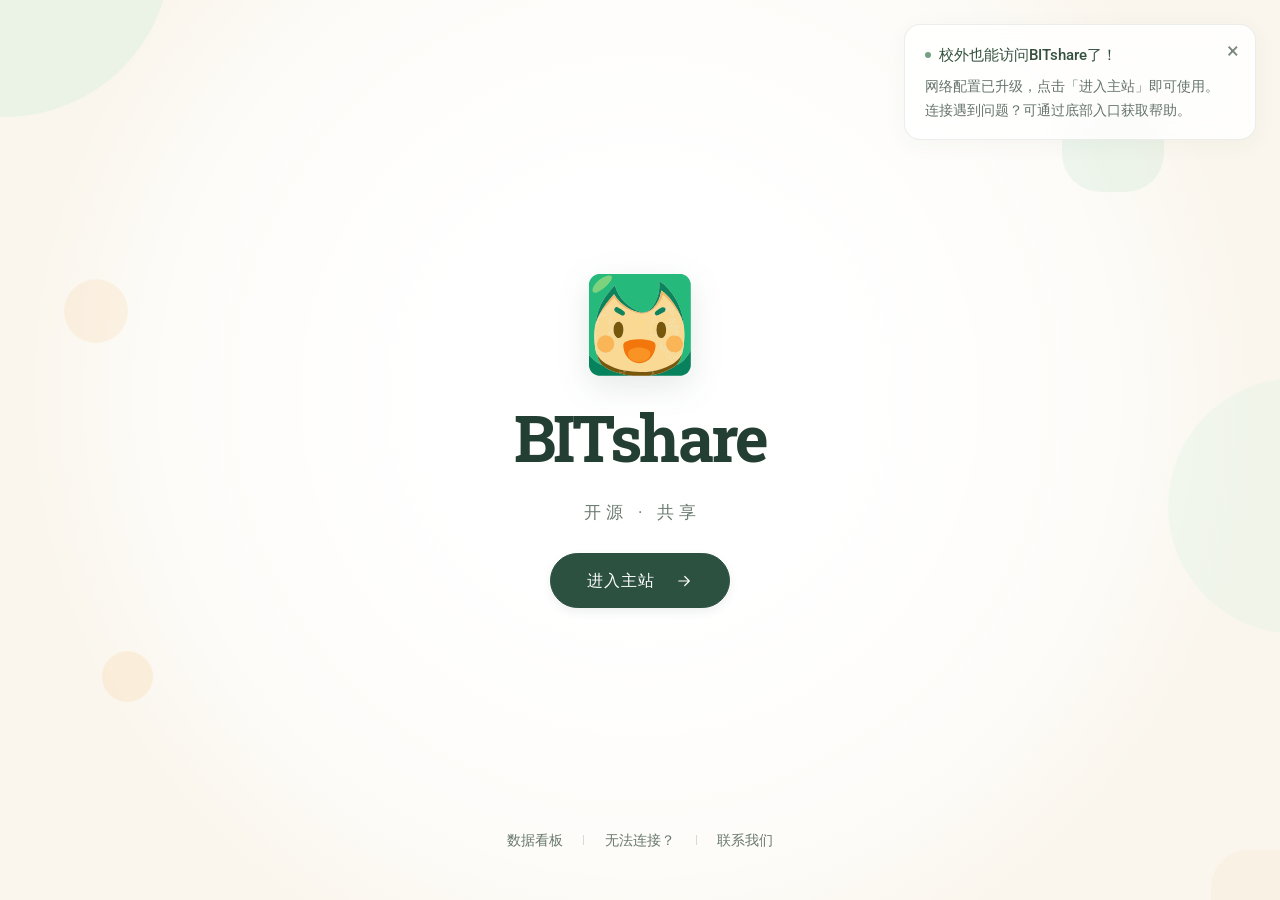
==== commit 00e5dd29: "style: enlarge typography and update announcement" ====
--- a/index.html
+++ b/index.html
@@ -90,7 +90,7 @@
     <div id="notification-popup" class="notification-popup">
         <div class="popup-content">
             <button type="button" class="close-btn" onclick="closePopup()" aria-label="关闭公告">&times;</button>
-            <p class="popup-heading"><span class="notice-dot" aria-hidden="true"></span>校外也能访问了</p>
+            <p class="popup-heading"><span class="notice-dot" aria-hidden="true"></span>校外也能访问BITshare了！</p>
             <p>网络配置已升级，点击「进入主站」即可使用。<br>连接遇到问题？可通过底部入口获取帮助。</p>
         </div>
     </div>
--- a/style.css
+++ b/style.css
@@ -1781,3 +1781,12 @@
         transition: none;
     }
 }
+
+/* Increase the type scale across the landing page and dashboard for readability. */
+html {
+    font-size: 112.5%;
+}
+
+.close-btn {
+    font-size: 22px;
+}
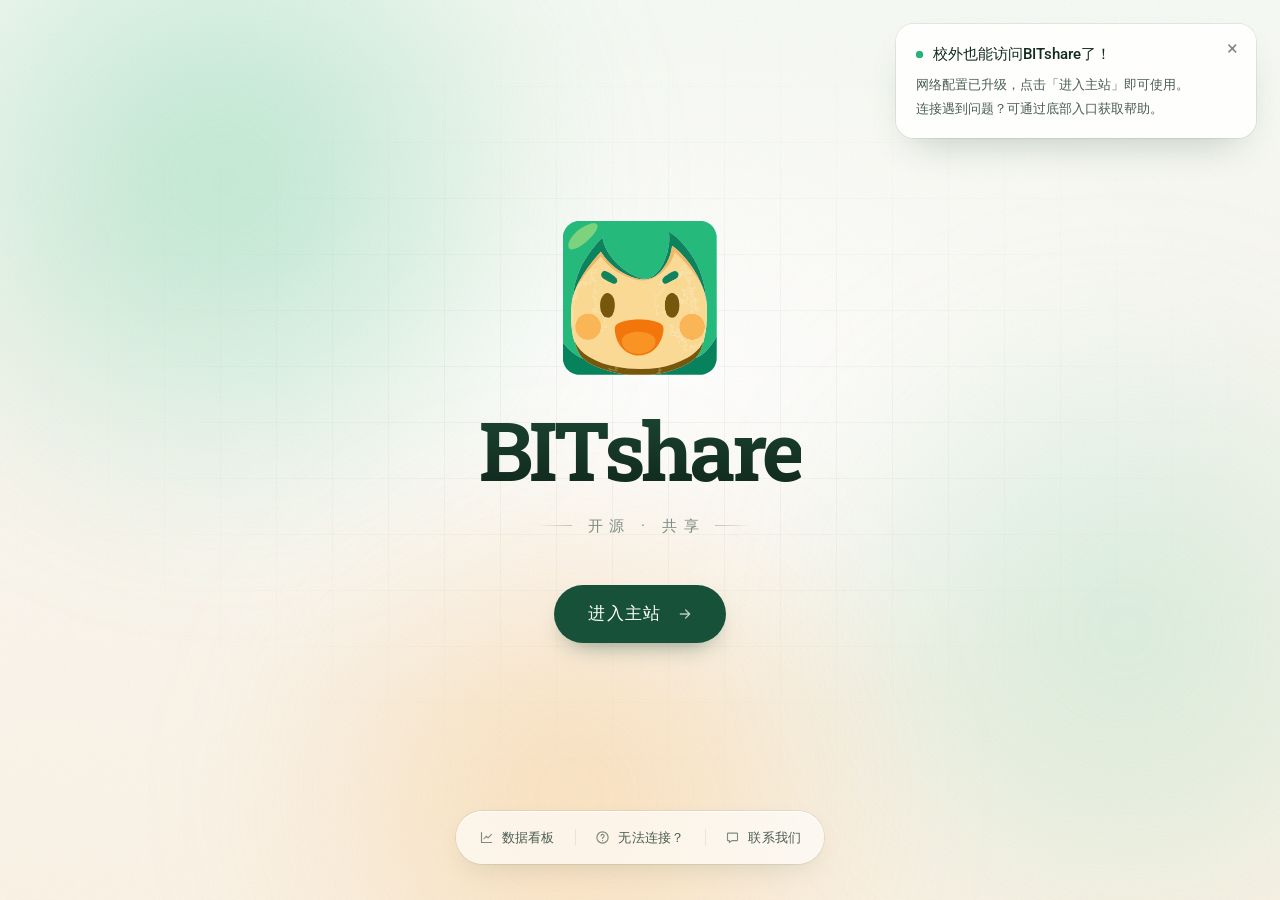
==== commit 47257b4b: "style: 放大 logo 并扁平化主站按钮 - logo 尺寸由 clamp(72px,7vw,92px) 放大至 clamp(116px,12vw,168px) - 移除 logo 周围的白色卡" ====
--- a/index.html
+++ b/index.html
@@ -16,41 +16,40 @@
 </head>
 
 <body>
-    <div class="ambient-shapes" aria-hidden="true">
-        <span class="ambient-shape ambient-shape-green ambient-shape-circle ambient-shape-one"></span>
-        <span class="ambient-shape ambient-shape-green ambient-shape-square ambient-shape-two"></span>
-        <span class="ambient-shape ambient-shape-orange ambient-shape-circle ambient-shape-three"></span>
-        <span class="ambient-shape ambient-shape-orange ambient-shape-square ambient-shape-four"></span>
-        <span class="ambient-shape ambient-shape-green ambient-shape-circle ambient-shape-five"></span>
-        <span class="ambient-shape ambient-shape-orange ambient-shape-square ambient-shape-six"></span>
+    <div class="backdrop" aria-hidden="true">
+        <span class="aurora aurora-green"></span>
+        <span class="aurora aurora-mint"></span>
+        <span class="aurora aurora-orange"></span>
+        <span class="backdrop-grid"></span>
+        <span class="backdrop-grain"></span>
     </div>
 
     <div class="container">
         <header class="header">
-            <div class="logo-container">
-                <img src="logo_best.svg" alt="BITshare Logo" class="logo">
-                <h1 class="site-title">BITshare</h1>
-            </div>
+            <img src="logo_best.svg" alt="BITshare Logo" class="logo">
+            <h1 class="site-title">BITshare</h1>
             <p class="site-subtitle">开源 · 共享</p>
         </header>
 
         <main class="landing-content">
             <a href="https://portal.site-2.teclab.org.cn/?id=site2-bitshare-app" class="main-site-button" target="_blank" rel="noopener noreferrer">
                 <span class="main-site-button-label">进入主站</span>
-                <svg class="main-site-button-arrow" width="18" height="18" viewBox="0 0 24 24" fill="none" aria-hidden="true">
-                    <path d="M5 12h14m-6-6 6 6-6 6" stroke="currentColor" stroke-width="1.6" stroke-linecap="round" stroke-linejoin="round" />
-                </svg>
+                <span class="main-site-button-arrow" aria-hidden="true">
+                    <svg width="16" height="16" viewBox="0 0 24 24" fill="none">
+                        <path d="M5 12h14m-6-6 6 6-6 6" stroke="currentColor" stroke-width="2" stroke-linecap="round" stroke-linejoin="round" />
+                    </svg>
+                </span>
             </a>
 
         </main>
 
         <footer class="footer">
             <div class="footer-links" aria-label="页脚快捷入口">
-                <button type="button" class="footer-link-btn footer-link-btn-primary" data-popup="dashboard">数据看板</button>
+                <button type="button" class="footer-link-btn footer-link-btn-primary" data-popup="dashboard"><svg width="15" height="15" viewBox="0 0 24 24" fill="none" stroke="currentColor" stroke-width="1.8" stroke-linecap="round" stroke-linejoin="round" aria-hidden="true"><path d="M4 4v16h16" /><path d="m8 14 3.5-4 3 2.5L20 7" /></svg>数据看板</button>
                 <span class="footer-divider" aria-hidden="true"></span>
-                <button type="button" class="footer-link-btn" data-popup="connection">无法连接？</button>
+                <button type="button" class="footer-link-btn" data-popup="connection"><svg width="15" height="15" viewBox="0 0 24 24" fill="none" stroke="currentColor" stroke-width="1.8" stroke-linecap="round" stroke-linejoin="round" aria-hidden="true"><circle cx="12" cy="12" r="9" /><path d="M9.6 9.3a2.5 2.5 0 1 1 3.4 2.6c-.6.3-1 .8-1 1.4v.4" /><path d="M12 17h.01" /></svg>无法连接？</button>
                 <span class="footer-divider" aria-hidden="true"></span>
-                <button type="button" class="footer-link-btn" data-popup="contact">联系我们</button>
+                <button type="button" class="footer-link-btn" data-popup="contact"><svg width="15" height="15" viewBox="0 0 24 24" fill="none" stroke="currentColor" stroke-width="1.8" stroke-linecap="round" stroke-linejoin="round" aria-hidden="true"><path d="M5 5h14a1 1 0 0 1 1 1v10a1 1 0 0 1-1 1h-8l-4 3v-3H5a1 1 0 0 1-1-1V6a1 1 0 0 1 1-1z" /></svg>联系我们</button>
             </div>
         </footer>
     </div>
@@ -78,6 +77,8 @@
                 <p class="info-modal-text">QQ：1215721590<br>QQ群：991547824（邀请码：BITshare）</p>
                 <p class="info-modal-text">GitHub 项目组：<a class="info-link-text" href="https://github.com/BITshare-dev" target="_blank" rel="noopener noreferrer">BITshare 项目组</a></p>
                 <div class="contact-links-section">
+                    <a class="info-link-text" href="https://xhslink.cn/o/4wNxF7nxbKK" target="_blank" rel="noopener noreferrer">BITshare背后的故事</a>
+                    <span class="contact-links-divider" aria-hidden="true"></span>
                     <h3>友情链接</h3>
                     <a class="info-link-text" href="https://bit101.cn/" target="_blank" rel="noopener noreferrer">BIT101</a>
                     <a class="info-link-text" href="https://mp.weixin.qq.com/s/HEOoGqcmhksJ9CCAfYfT_A" target="_blank" rel="noopener noreferrer">哔特儿</a>
@@ -203,6 +204,8 @@
                     <p class="info-modal-text">QQ：1215721590<br>QQ群：991547824（邀请码：BITshare）</p>
                     <p class="info-modal-text">GitHub 项目组：<a class="info-link-text" href="https://github.com/BITshare-dev" target="_blank" rel="noopener noreferrer">BITshare 项目组</a></p>
                     <div class="contact-links-section">
+                        <a class="info-link-text" href="https://xhslink.cn/o/4wNxF7nxbKK" target="_blank" rel="noopener noreferrer">BITshare背后的故事</a>
+                        <span class="contact-links-divider" aria-hidden="true"></span>
                         <h3>友情链接</h3>
                         <a class="info-link-text" href="https://bit101.cn/" target="_blank" rel="noopener noreferrer">BIT101</a>
                         <a class="info-link-text" href="https://mp.weixin.qq.com/s/HEOoGqcmhksJ9CCAfYfT_A" target="_blank" rel="noopener noreferrer">哔特儿</a>
@@ -242,20 +245,10 @@
                 else ctx.lineTo(point.x, point.y);
             });
             ctx.strokeStyle = color;
-            ctx.lineWidth = 3;
+            ctx.lineWidth = 2.5;
             ctx.lineJoin = 'round';
             ctx.lineCap = 'round';
             ctx.stroke();
-
-            points.forEach((point) => {
-                ctx.beginPath();
-                ctx.arc(point.x, point.y, 4, 0, Math.PI * 2);
-                ctx.fillStyle = '#fff';
-                ctx.fill();
-                ctx.strokeStyle = color;
-                ctx.lineWidth = 3;
-                ctx.stroke();
-            });
         }
 
         function renderModalDashboard(activeIndex = null) {
@@ -334,8 +327,6 @@
             modalDashboardState.renderSize = { width, height };
 
             ctx.clearRect(0, 0, width, height);
-            ctx.fillStyle = '#fbfcfd';
-            ctx.fillRect(padding.left, padding.top, plotWidth, plotHeight);
             ctx.font = `${compactChart ? 10 : 12}px Roboto, sans-serif`;
             ctx.textBaseline = 'middle';
 
@@ -344,42 +335,42 @@
                 ctx.beginPath();
                 ctx.moveTo(padding.left, y);
                 ctx.lineTo(width - padding.right, y);
-                ctx.strokeStyle = '#e7ecef';
+                ctx.strokeStyle = index === 4 ? 'rgba(20, 42, 32, 0.14)' : 'rgba(20, 42, 32, 0.06)';
                 ctx.lineWidth = 1;
                 ctx.stroke();
             }
 
-            drawModalArea(ctx, downloadPoints, padding.top + plotHeight, 'rgba(255, 152, 0, 0.05)', 'rgba(255, 152, 0, 0)');
-            drawModalArea(ctx, visitPoints, padding.top + plotHeight, 'rgba(47, 128, 237, 0.05)', 'rgba(47, 128, 237, 0)');
-            drawModalLine(ctx, downloadPoints, '#f39c12');
-            drawModalLine(ctx, visitPoints, '#2f80ed');
+            drawModalArea(ctx, downloadPoints, padding.top + plotHeight, 'rgba(243, 149, 55, 0.14)', 'rgba(243, 149, 55, 0)');
+            drawModalArea(ctx, visitPoints, padding.top + plotHeight, 'rgba(39, 178, 122, 0.16)', 'rgba(39, 178, 122, 0)');
+            drawModalLine(ctx, downloadPoints, '#f39537');
+            drawModalLine(ctx, visitPoints, '#1f9e6a');
 
             if (activeIndex !== null && modalDashboardState.points[activeIndex]) {
                 const active = modalDashboardState.points[activeIndex];
                 ctx.beginPath();
                 ctx.moveTo(active.x, padding.top);
                 ctx.lineTo(active.x, padding.top + plotHeight);
-                ctx.strokeStyle = 'rgba(55, 71, 79, 0.36)';
-                ctx.lineWidth = 2;
-                ctx.setLineDash([6, 6]);
+                ctx.strokeStyle = 'rgba(20, 42, 32, 0.28)';
+                ctx.lineWidth = 1;
+                ctx.setLineDash([4, 4]);
                 ctx.stroke();
                 ctx.setLineDash([]);
 
                 [
-                    { y: active.downloadsY, color: '#f39c12' },
-                    { y: active.visitsY, color: '#2f80ed' }
+                    { y: active.downloadsY, color: '#f39537' },
+                    { y: active.visitsY, color: '#1f9e6a' }
                 ].forEach((dot) => {
                     ctx.beginPath();
-                    ctx.arc(active.x, dot.y, 6, 0, Math.PI * 2);
+                    ctx.arc(active.x, dot.y, 5, 0, Math.PI * 2);
                     ctx.fillStyle = '#fff';
                     ctx.fill();
                     ctx.strokeStyle = dot.color;
-                    ctx.lineWidth = 3;
+                    ctx.lineWidth = 2.5;
                     ctx.stroke();
                 });
             }
 
-            ctx.fillStyle = '#78909c';
+            ctx.fillStyle = '#8a978f';
             ctx.textAlign = 'right';
             ctx.fillText(formatNumber(maxVisits), padding.left - 10, padding.top);
             ctx.fillText('浏览量', padding.left - 10, padding.top + 22);
--- a/style.css
+++ b/style.css
@@ -1,23 +1,30 @@
 :root {
     color-scheme: light;
+
+    /* Brand palette, sampled from the mascot logo */
+    --ink: #142a20;
+    --ink-soft: #4a5d53;
+    --ink-muted: #7d8c84;
+    --brand: #1f6b4a;
+    --brand-deep: #163d2c;
+    --brand-bright: #27b27a;
+    --accent: #f39537;
+    --accent-deep: #c4650f;
+    --cream: #faf6ee;
+    --hairline: rgba(20, 42, 32, 0.08);
+    --glass: rgba(255, 255, 255, 0.62);
+    --glass-strong: rgba(255, 255, 255, 0.86);
+    --ease-out: cubic-bezier(0.22, 1, 0.36, 1);
+
+    /* Shared tokens (also used by dashboard.html) */
     --text-color: #20343d;
     --text-secondary: #6b828a;
     --background-color: #fbfdfc;
-    --card-bg: #ffffff;
     --shadow-1: 0 2px 5px rgba(0, 0, 0, 0.05), 0 5px 15px rgba(0, 0, 0, 0.05);
     --shadow-hover: 0 15px 35px rgba(0, 0, 0, 0.1), 0 5px 15px rgba(0, 0, 0, 0.05);
-    --transition-speed: 0.3s;
-
-    /* Theme Colors */
     --color-orange: #f3a15a;
     --color-orange-light: #FFF3E0;
     --color-green: #4CAF50;
-    --color-green-light: #E8F5E9;
-    --color-yellow: #FFC107;
-    --color-yellow-light: #FFF8E1;
-    --color-cream: #F6C344;
-    --color-cream-light: #fff5cf;
-    --color-blue-grey: #607d8b;
 }
 
 * {
@@ -26,8 +33,12 @@
     padding: 0;
 }
 
+html {
+    font-size: 112.5%;
+}
+
 body {
-    font-family: 'Roboto', 'Segoe UI', Tahoma, Geneva, Verdana, sans-serif;
+    font-family: 'Roboto', -apple-system, BlinkMacSystemFont, 'Segoe UI', 'PingFang SC', 'Microsoft YaHei', sans-serif;
     background-color: var(--background-color);
     color: var(--text-color);
     line-height: 1.6;
@@ -35,44 +46,12 @@
     justify-content: center;
     min-height: 100vh;
     min-height: 100svh;
-}
-
-body:not(.dashboard-page) {
-    position: relative;
-    overflow-x: hidden;
-    background:
-        radial-gradient(circle at 16% 94%, rgba(255, 245, 226, 0.76) 0 14%, transparent 14.2%),
-        radial-gradient(circle at 18% 73%, rgba(255, 218, 169, 0.48) 0 2.8%, transparent 3%),
-        radial-gradient(circle at 50% 42%, rgba(255, 255, 255, 0.98) 0 28%, rgba(255, 255, 255, 0.7) 52%, transparent 75%),
-        linear-gradient(135deg, #effbf6 0%, #ffffff 45%, #fffdfa 100%);
-}
-
-body:not(.dashboard-page)::before,
-body:not(.dashboard-page)::after {
-    position: fixed;
-    z-index: 0;
-    display: block;
-    content: '';
-    pointer-events: none;
-    border-radius: 50%;
-    filter: blur(2px);
-}
-
-body:not(.dashboard-page)::before {
-    top: -24vh;
-    left: -14vw;
-    width: min(52vw, 720px);
-    height: min(52vw, 720px);
-    background: radial-gradient(circle at 58% 58%, rgba(201, 242, 225, 0.64), rgba(226, 248, 238, 0.3) 62%, transparent 72%);
-}
-
-body:not(.dashboard-page)::after {
-    right: -18vw;
-    top: 18vh;
-    width: min(58vw, 820px);
-    height: min(58vw, 820px);
-    background: radial-gradient(circle at 38% 35%, rgba(209, 244, 229, 0.62), rgba(237, 250, 244, 0.3) 60%, transparent 72%);
-}
+    -webkit-font-smoothing: antialiased;
+}
+
+/* ==========================================================================
+   Standalone dashboard page (dashboard.html)
+   ========================================================================== */
 
 .dashboard-shortcut {
     position: fixed;
@@ -97,19 +76,6 @@
     color: var(--color-orange);
     box-shadow: var(--shadow-hover);
     transform: translateY(-2px);
-}
-
-.container {
-    width: 100%;
-    position: relative;
-    z-index: 1;
-    max-width: 1120px;
-    padding: clamp(4.5rem, 18vh, 11.5rem) 1.5rem 1.35rem;
-    display: flex;
-    flex-direction: column;
-    align-items: center;
-    min-height: 100vh;
-    min-height: 100svh;
 }
 
 .dashboard-shell {
@@ -429,1146 +395,362 @@
     color: #fff;
 }
 
-/* Header Styles */
+/* ==========================================================================
+   Landing page
+   ========================================================================== */
+
+body:not(.dashboard-page) {
+    position: relative;
+    overflow-x: hidden;
+    color: var(--ink);
+    background: var(--cream);
+}
+
+/* Backdrop: drifting aurora glows, a faded grid and a fine film grain. */
+.backdrop {
+    position: fixed;
+    inset: 0;
+    z-index: 0;
+    overflow: hidden;
+    pointer-events: none;
+    background:
+        radial-gradient(ellipse 70% 55% at 50% 42%, rgba(255, 255, 255, 0.95), rgba(255, 255, 255, 0) 70%),
+        linear-gradient(180deg, #f6faf5 0%, var(--cream) 55%, #fbf3e6 100%);
+}
+
+.aurora {
+    position: absolute;
+    display: block;
+    border-radius: 50%;
+    filter: blur(72px);
+    will-change: transform;
+    animation: auroraDrift var(--duration, 28s) ease-in-out infinite alternate;
+}
+
+.aurora-green {
+    --duration: 32s;
+    --dx: 6vw;
+    --dy: 5vh;
+    top: -22vh;
+    left: -12vw;
+    width: min(62vw, 760px);
+    aspect-ratio: 1;
+    background: radial-gradient(circle, rgba(92, 205, 150, 0.42), rgba(92, 205, 150, 0) 68%);
+}
+
+.aurora-mint {
+    --duration: 38s;
+    --dx: -5vw;
+    --dy: -6vh;
+    right: -16vw;
+    top: 30vh;
+    width: min(58vw, 720px);
+    aspect-ratio: 1;
+    background: radial-gradient(circle, rgba(140, 222, 186, 0.34), rgba(140, 222, 186, 0) 68%);
+}
+
+.aurora-orange {
+    --duration: 30s;
+    --dx: 5vw;
+    --dy: -4vh;
+    bottom: -26vh;
+    left: 18vw;
+    width: min(56vw, 680px);
+    aspect-ratio: 1;
+    background: radial-gradient(circle, rgba(250, 181, 86, 0.34), rgba(250, 181, 86, 0) 68%);
+}
+
+.backdrop-grid {
+    position: absolute;
+    inset: 0;
+    background-image:
+        linear-gradient(to right, rgba(20, 42, 32, 0.055) 1px, transparent 1px),
+        linear-gradient(to bottom, rgba(20, 42, 32, 0.055) 1px, transparent 1px);
+    background-size: 56px 56px;
+    background-position: center center;
+    -webkit-mask-image: radial-gradient(ellipse 60% 55% at 50% 45%, #000 0%, rgba(0, 0, 0, 0.35) 55%, transparent 80%);
+    mask-image: radial-gradient(ellipse 60% 55% at 50% 45%, #000 0%, rgba(0, 0, 0, 0.35) 55%, transparent 80%);
+}
+
+.backdrop-grain {
+    position: absolute;
+    inset: -50%;
+    opacity: 0.07;
+    background-image: url("data:image/svg+xml,%3Csvg xmlns='http://www.w3.org/2000/svg' width='180' height='180'%3E%3Cfilter id='n'%3E%3CfeTurbulence type='fractalNoise' baseFrequency='0.85' numOctaves='3' stitchTiles='stitch'/%3E%3C/filter%3E%3Crect width='100%25' height='100%25' filter='url(%23n)'/%3E%3C/svg%3E");
+}
+
+.container {
+    position: relative;
+    z-index: 1;
+    width: 100%;
+    max-width: 1380px;
+    min-height: 100vh;
+    min-height: 100svh;
+    padding: 7rem 1.5rem 9rem;
+    display: flex;
+    flex-direction: column;
+    align-items: center;
+    justify-content: center;
+}
+
+/* Hero */
 .header {
+    display: flex;
+    flex-direction: column;
+    align-items: center;
     text-align: center;
-    margin-bottom: clamp(3rem, 6vh, 4.5rem);
-    margin-top: 0;
-    animation: fadeInDown 0.8s ease-out;
-}
-
-.logo-container {
-    display: flex;
-    flex-direction: column;
-    align-items: center;
-    justify-content: center;
-    gap: 1.15rem;
-    margin-bottom: 0.65rem;
-}
-
+}
+
+/* Bare logo: no frame, no vignette */
 .logo {
-    height: clamp(88px, 10vw, 158px);
-    width: auto;
-    margin-right: 0;
-    filter: drop-shadow(0 14px 16px rgba(23, 101, 74, 0.16));
+    display: block;
+    width: clamp(116px, 12vw, 168px);
+    height: auto;
+    filter: drop-shadow(0 16px 28px rgba(22, 90, 60, 0.2));
+    animation: rise 0.9s var(--ease-out) both, float 7s ease-in-out 1s infinite;
 }
 
 .site-title {
+    margin-top: 1.9rem;
     font-family: 'Roboto Slab', serif;
-    font-size: clamp(3.2rem, 6vw, 4.8rem);
-    line-height: 0.98;
+    font-size: clamp(3rem, 6.4vw, 5rem);
     font-weight: 700;
-    color: var(--text-color);
-    letter-spacing: -0.055em;
-    background: linear-gradient(135deg, #2c4c59 0%, #152c36 100%);
+    line-height: 1;
+    letter-spacing: -0.045em;
+    color: var(--brand-deep);
+    background: linear-gradient(180deg, #1c4533 0%, #10281d 100%);
+    -webkit-background-clip: text;
     background-clip: text;
-    -webkit-background-clip: text;
-    color: transparent;
-    text-shadow: none;
+    -webkit-text-fill-color: transparent;
+    animation: rise 0.9s var(--ease-out) 0.08s both;
 }
 
 .site-subtitle {
-    font-size: clamp(0.82rem, 1.5vw, 1rem);
-    color: #6c8792;
+    display: flex;
+    align-items: center;
+    gap: 0.9rem;
+    margin-top: 1.25rem;
+    color: var(--ink-muted);
+    font-size: 0.86rem;
     font-weight: 400;
     letter-spacing: 0.42em;
-    text-transform: uppercase;
-    margin-top: 0.95rem;
     padding-left: 0.42em;
-}
-
-/* Landing actions */
+    animation: rise 0.9s var(--ease-out) 0.16s both;
+}
+
+.site-subtitle::before,
+.site-subtitle::after {
+    width: 2rem;
+    height: 1px;
+    content: '';
+}
+
+.site-subtitle::before {
+    background: linear-gradient(90deg, transparent, rgba(20, 42, 32, 0.25));
+}
+
+.site-subtitle::after {
+    margin-left: -0.42em;
+    background: linear-gradient(90deg, rgba(20, 42, 32, 0.25), transparent);
+}
+
 .landing-content {
     display: flex;
     flex-direction: column;
     align-items: center;
-    width: 100%;
-    max-width: 620px;
-    margin-bottom: 0.75rem;
-    animation: fadeInUp 0.8s ease-out;
-}
-
+    margin-top: 2.6rem;
+    animation: rise 0.9s var(--ease-out) 0.24s both;
+}
+
+/* Primary call to action */
 .main-site-button {
-    width: min(100%, 28rem);
-    min-width: 13.75rem;
-    min-height: 5rem;
     display: inline-flex;
     align-items: center;
-    justify-content: center;
-    padding: 1rem 2rem;
-    color: var(--text-color);
-    background: rgba(255, 255, 255, 0.68);
-    border: 1.5px solid rgba(244, 177, 98, 0.62);
-    border-radius: 1.55rem;
-    box-shadow: 0 18px 32px rgba(230, 170, 100, 0.16), inset 0 1px 0 rgba(255, 255, 255, 0.9);
-    backdrop-filter: blur(10px);
+    gap: 0.6rem;
+    min-height: 3.2rem;
+    padding: 0 1.6rem 0 1.8rem;
+    color: #fff;
     text-decoration: none;
-    transition: transform 0.22s ease, box-shadow 0.22s ease, border-color 0.22s ease, background-color 0.22s ease;
+    border-radius: 999px;
+    background: #17513a;
+    box-shadow: 0 12px 26px -14px rgba(16, 62, 44, 0.6);
+    transition:
+        background 0.25s ease,
+        box-shadow 0.25s ease,
+        transform 0.25s var(--ease-out);
 }
 
 .main-site-button:hover {
-    color: var(--text-color);
-    background: rgba(255, 255, 255, 0.92);
-    border-color: rgba(241, 157, 65, 0.82);
-    box-shadow: 0 20px 38px rgba(230, 170, 100, 0.22), inset 0 1px 0 rgba(255, 255, 255, 0.96);
-    transform: translateY(-3px);
-}
-
-.main-site-button:focus-visible,
-.footer-link-btn:focus-visible {
-    outline: 3px solid rgba(241, 157, 65, 0.28);
-    outline-offset: 4px;
-}
-
-.main-site-button-label {
-    font-size: clamp(1.05rem, 1.8vw, 1.25rem);
-    font-weight: 700;
-    letter-spacing: 0.04em;
-    text-align: center;
-    white-space: nowrap;
-}
-
-/* Card Styles */
-.card {
-    background-color: var(--card-bg);
-    border-radius: 16px;
-    box-shadow: var(--shadow-1);
-    width: 100%;
-    text-decoration: none;
-    color: inherit;
-    transition: all var(--transition-speed) cubic-bezier(.25, .8, .25, 1);
-    display: flex;
-    flex-direction: column;
-    overflow: hidden;
-    position: relative;
-    border-top: 6px solid transparent;
-    animation: fadeInUp 0.8s ease-out;
-    animation-fill-mode: both;
-}
-
-.card-featured {
-    grid-column: 1 / -1;
-    max-width: 100%;
-    margin-bottom: 0.15rem;
-}
-
-.card-compact {
-    min-height: 138px;
-}
-
-.card:nth-child(1) {
-    animation-delay: 0.1s;
-}
-
-.card:nth-child(2) {
-    animation-delay: 0.2s;
-}
-
-.card:nth-child(3) {
-    animation-delay: 0.3s;
-}
-
-.card:hover {
-    box-shadow: var(--shadow-hover);
-    transform: translateY(-8px);
-}
-
-.card-content {
-    padding: 1.5rem 1.35rem;
-    flex-grow: 1;
-    display: flex;
-    flex-direction: column;
-    align-items: center;
-    text-align: center;
-}
-
-.card-compact .card-content {
-    min-height: 92px;
-    padding: 0.9rem 1.15rem 0.45rem;
-    flex-direction: row;
-    justify-content: center;
-    gap: 1rem;
-}
-
-.card-icon {
-    width: 80px;
-    height: 80px;
-    display: flex;
-    align-items: center;
-    justify-content: center;
-    flex: 0 0 80px;
-    margin-bottom: 1rem;
-    border-radius: 20px;
-    transition: all var(--transition-speed);
-}
-
-.card-compact .card-icon {
-    width: 72px;
-    height: 72px;
-    flex: 0 0 72px;
-    margin-bottom: 0;
-    border-radius: 14px;
-}
-
-.card-title {
-    font-family: 'Montserrat', sans-serif;
-    font-size: 1.25rem;
-    font-weight: 700;
-    margin-bottom: 0.65rem;
-    color: var(--text-color);
-}
-
-.card-compact .card-title {
-    font-size: 1.08rem;
-    margin-bottom: 0;
-    line-height: 1.2;
-}
-
-.card-description {
-    font-size: 0.88rem;
-    color: var(--text-secondary);
-    line-height: 1.6;
-}
-
-.card-action {
-    padding: 0.82rem 1.2rem;
-    display: flex;
-    align-items: center;
-    justify-content: space-between;
-    font-weight: 700;
-    text-transform: uppercase;
-    font-size: 0.85rem;
-    letter-spacing: 0.5px;
-    transition: background-color 0.2s;
-    background-color: rgba(0, 0, 0, 0.02);
-}
-
-.card-compact .card-action {
-    min-height: 46px;
-    padding: 0.5rem 1rem;
-    font-size: 0.76rem;
-}
-
-/* Theme Specific Styles */
-/* Orange Theme */
-.card-orange {
-    border-color: var(--color-orange);
-}
-
-.card-orange .card-icon {
-    color: var(--color-orange);
-    background-color: var(--color-orange-light);
-}
-
-.card-orange .card-action {
-    color: var(--color-orange);
-}
-
-.card-orange:hover .card-action {
-    background-color: var(--color-orange);
-    color: white;
-}
-
-/* Cream Theme */
-.card-blue {
-    border-color: var(--color-cream);
-}
-
-.card-blue .card-icon {
-    color: var(--color-cream);
-    background-color: var(--color-cream-light);
-}
-
-.card-blue .card-action {
-    color: #d8a10f;
-}
-
-.card-blue:hover .card-action {
-    background-color: #F6C344;
-    color: #5f4500;
-}
-
-/* Green Theme */
-.card-green {
-    border-color: var(--color-green);
-}
-
-.card-green .card-icon {
-    color: var(--color-green);
-    background-color: var(--color-green-light);
-}
-
-.card-green .card-action {
-    color: var(--color-green);
-}
-
-.card-green:hover .card-action {
-    background-color: var(--color-green);
-    color: white;
-}
-
-/* Yellow Theme */
-.card-yellow {
-    border-color: var(--color-yellow);
-}
-
-.card-yellow .card-icon {
-    color: #F57F17;
-    background-color: var(--color-yellow-light);
-}
-
-/* Darker yellow for icon visibility */
-.card-yellow .card-action {
-    color: #F57F17;
-}
-
-.card-yellow:hover .card-action {
-    background-color: var(--color-yellow);
-    color: #37474f;
-}
-
-/* Dark text on yellow bg */
-
-
-.arrow-icon {
-    transition: transform 0.2s;
-}
-
-.card:hover .arrow-icon {
-    transform: translateX(5px);
-}
-
-/* Footer */
-.footer {
-    margin-top: auto;
-    color: #78909a;
-    font-size: 0.82rem;
-    text-align: center;
-    opacity: 0.9;
-    padding-bottom: 0.1rem;
-}
-
-.footer-links {
-    display: inline-flex;
-    align-items: center;
-    gap: 0.35rem;
-    flex-wrap: wrap;
-    justify-content: center;
-}
-
-.footer-link-btn {
-    border: 0;
-    background: transparent;
-    color: inherit;
-    font: inherit;
-    cursor: pointer;
-    padding: 0;
-    line-height: 1.4;
-    text-decoration: none;
-    transition: color 0.2s ease, opacity 0.2s ease;
-}
-
-.footer-link-btn:hover {
-    color: var(--color-orange);
-    opacity: 1;
-    text-decoration: underline;
-    text-underline-offset: 0.18em;
-}
-
-.footer-link-btn-primary {
-    color: inherit;
-}
-
-.footer-link-btn:focus-visible {
-    outline: 2px solid rgba(255, 152, 0, 0.35);
-    outline-offset: 3px;
-    border-radius: 4px;
-}
-
-.footer-divider {
-    color: rgba(84, 110, 122, 0.55);
-}
-
-.info-modal {
-    position: fixed;
-    inset: 0;
-    display: flex;
-    align-items: center;
-    justify-content: center;
-    padding: 20px;
-    opacity: 0;
-    visibility: hidden;
-    pointer-events: none;
-    transition: opacity 0.2s ease, visibility 0.2s ease;
-    z-index: 2000;
-}
-
-.contact-modal {
-    z-index: 2100;
-}
-
-.contact-modal .info-modal-dialog {
-    width: min(86vw, 480px);
-    max-height: min(72vh, 560px);
-}
-
-.info-modal.is-open {
-    opacity: 1;
-    visibility: visible;
-    pointer-events: auto;
-}
-
-.info-modal-backdrop {
-    position: absolute;
-    inset: 0;
-    background: rgba(22, 28, 31, 0.46);
-    backdrop-filter: blur(4px);
-}
-
-.info-modal-dialog {
-    position: relative;
-    width: min(92vw, 560px);
-    max-height: min(84vh, 760px);
-    overflow: auto;
-    padding: 1.4rem 1.4rem 1.3rem;
-    border-radius: 18px;
-    background: rgba(255, 255, 255, 0.98);
-    box-shadow: 0 24px 70px rgba(38, 50, 56, 0.22);
-    border: 1px solid rgba(96, 125, 139, 0.16);
-    transform: translateY(10px);
-    transition: transform 0.2s ease;
-    z-index: 1;
-}
-
-.info-modal.is-open .info-modal-dialog {
-    transform: translateY(0);
-}
-
-.info-modal-close {
-    position: absolute;
-    top: 12px;
-    right: 12px;
-    width: 34px;
-    height: 34px;
-    border: 0;
-    border-radius: 999px;
-    background: rgba(96, 125, 139, 0.08);
-    color: var(--text-secondary);
-    font-size: 1.5rem;
-    line-height: 1;
-    cursor: pointer;
-    transition: background-color 0.2s ease, color 0.2s ease, transform 0.2s ease;
-}
-
-.info-modal-close:hover {
-    background: rgba(255, 152, 0, 0.12);
-    color: var(--color-orange);
-    transform: rotate(8deg);
-}
-
-.info-modal-title {
-    padding-right: 44px;
-    font-family: 'Roboto Slab', serif;
-    font-size: 1.45rem;
-    line-height: 1.2;
-    color: var(--text-color);
-}
-
-.info-modal-body {
-    margin-top: 1rem;
-}
-
-.info-modal.dashboard-modal .info-modal-dialog {
-    width: min(94vw, 980px);
-    max-height: calc(100vh - 32px);
-    overflow: hidden;
-    padding: 1.25rem;
-}
-
-.dashboard-modal-content {
-    color: var(--text-color);
-}
-
-.info-modal-title-row {
-    display: block;
-}
-
-.info-modal.dashboard-modal .info-modal-title-row {
-    display: flex;
-    align-items: baseline;
-    justify-content: space-between;
-    gap: 1rem;
-    padding-right: 44px;
-}
-
-.info-modal.dashboard-modal .info-modal-title {
-    min-width: 0;
-    padding-right: 0;
-}
-
-.dashboard-modal-updated {
-    display: none;
-}
-
-.info-modal.dashboard-modal .dashboard-modal-updated {
-    display: block;
-    flex: 0 0 auto;
-    color: var(--text-secondary);
-    font-size: 0.82rem;
-    line-height: 1.2;
-    text-align: right;
-    white-space: nowrap;
-}
-
-.dashboard-modal-panel-heading p {
-    margin: 0;
-    color: var(--text-secondary);
-    font-size: 0.82rem;
-}
-
-.dashboard-modal-summary {
-    display: grid;
-    grid-template-columns: repeat(3, minmax(0, 1fr));
-    gap: 0.75rem;
-}
-
-.dashboard-modal-metric {
-    min-width: 0;
-    padding: 0.9rem 1rem;
-    background: #fbfcfd;
-    border: 1px solid rgba(96, 125, 139, 0.14);
-    border-top: 3px solid transparent;
-    border-radius: 12px;
-}
-
-.dashboard-modal-metric-visits {
-    border-top-color: #2f80ed;
-}
-
-.dashboard-modal-metric-downloads {
-    border-top-color: var(--color-orange);
-}
-
-.dashboard-modal-metric-running {
-    border-top-color: var(--color-green);
-}
-
-.dashboard-modal-metric > span,
-.dashboard-modal-metric > small {
-    display: block;
-    color: var(--text-secondary);
-}
-
-.dashboard-modal-metric > span {
-    font-size: 0.78rem;
-    font-weight: 500;
-}
-
-.dashboard-modal-metric strong {
-    display: block;
-    margin-top: 0.25rem;
-    color: var(--text-color);
-    font-family: 'Roboto Slab', serif;
-    font-size: 1.55rem;
-    line-height: 1.1;
-}
-
-.dashboard-modal-metric strong em {
-    font-family: 'Roboto', sans-serif;
-    font-size: 0.75rem;
-    font-style: normal;
-    font-weight: 500;
-}
-
-.dashboard-modal-metric strong span {
-    display: inline;
-}
-
-.dashboard-modal-metric small {
-    margin-top: 0.3rem;
-    overflow: hidden;
-    font-size: 0.72rem;
-    text-overflow: ellipsis;
-    white-space: nowrap;
-}
-
-.dashboard-modal-panel {
-    margin-top: 0.85rem;
-    padding: 1rem;
-    background: rgba(255, 255, 255, 0.82);
-    border: 1px solid rgba(96, 125, 139, 0.14);
-    border-radius: 14px;
-}
-
-.dashboard-modal-panel-heading {
-    display: flex;
-    align-items: flex-start;
-    justify-content: space-between;
-    gap: 1rem;
-    margin-bottom: 0.8rem;
-}
-
-.dashboard-modal-panel-heading h3 {
-    margin: 0;
-    font-size: 1rem;
-    line-height: 1.2;
-}
-
-.dashboard-modal-panel-heading p {
-    margin-top: 0.25rem;
-}
-
-.dashboard-modal-legend {
-    display: flex;
-    align-items: center;
-    gap: 0.85rem;
-    color: var(--text-secondary);
-    font-size: 0.78rem;
-    white-space: nowrap;
-}
-
-.dashboard-modal-chart-wrap {
-    position: relative;
-    width: 100%;
-    overflow: hidden;
-    border-radius: 10px;
-    background: #fbfcfd;
-}
-
-.dashboard-modal-chart-wrap canvas {
-    display: block;
-    width: 100%;
-    height: auto;
-    max-width: 100%;
-}
-
-.dashboard-modal-chart-wrap .chart-tooltip {
-    width: min(210px, calc(100% - 24px));
-}
-
-.dashboard-window-control {
-    margin-top: 0.7rem;
-}
-
-.dashboard-window-control input[type="range"]::-webkit-slider-runnable-track {
-    background: linear-gradient(
-        to right,
-        var(--color-orange-light) 0%,
-        var(--color-orange-light) var(--range-progress),
-        #d8dde1 var(--range-progress),
-        #d8dde1 100%
-    );
-}
-
-.dashboard-window-control input[type="range"]::-moz-range-progress {
-    background: var(--color-orange-light);
-}
-
-.contact-links-section {
-    display: flex;
-    align-items: center;
-    flex-wrap: wrap;
-    gap: 0.9rem;
-    margin-top: 1.15rem;
-    padding-top: 1rem;
-    border-top: 1px solid rgba(96, 125, 139, 0.14);
-}
-
-.contact-links-section h3 {
-    margin: 0;
-    color: var(--text-secondary);
-    font-size: 0.9rem;
-    font-weight: 700;
-}
-
-.contact-links-section .info-link-text {
-    white-space: nowrap;
-}
-
-.info-link-list {
-    display: grid;
-    gap: 0.8rem;
-}
-
-.info-link-list a {
-    display: inline-flex;
-    align-items: center;
-    justify-content: space-between;
-    gap: 0.75rem;
-    padding: 0.95rem 1rem;
-    border-radius: 12px;
-    background: var(--color-orange-light);
-    color: var(--text-color);
-    text-decoration: none;
-    border: 1px solid rgba(255, 152, 0, 0.16);
-    word-break: break-all;
-    transition: transform 0.2s ease, box-shadow 0.2s ease, border-color 0.2s ease;
-}
-
-.info-link-list a:hover {
+    background: #10402c;
     transform: translateY(-2px);
-    box-shadow: var(--shadow-1);
-    border-color: rgba(255, 152, 0, 0.3);
-}
-
-.info-modal-text {
-    font-size: 0.98rem;
-    line-height: 1.7;
-    color: var(--text-color);
-}
-
-.info-modal-qr {
-    display: block;
-    width: min(100%, 320px);
-    margin: 1rem auto 0;
-    border-radius: 16px;
-    box-shadow: 0 10px 30px rgba(38, 50, 56, 0.16);
-    border: 1px solid rgba(96, 125, 139, 0.16);
-}
-
-body.modal-open {
-    overflow: hidden;
-}
-
-.info-link-list-text {
-    display: flex;
-    flex-direction: column;
-    gap: 0.45rem;
-}
-
-.info-link-text {
-    color: var(--color-orange);
-    text-decoration: underline;
-    font-weight: normal;
-    background: transparent;
-    padding: 0;
-}
-
-.info-link-text:hover {
-    color: #e67600;
-    text-decoration: underline;
-}
-
-.info-modal-inline-action {
-    color: var(--color-orange);
-    text-decoration: underline;
-    text-underline-offset: 0.16em;
-    transition: color 0.2s ease;
-}
-
-.info-modal-inline-action:hover {
-    color: #e67600;
-}
-
-/* Animations */
-@keyframes fadeInDown {
-    from {
-        opacity: 0;
-        transform: translateY(-20px);
-    }
-
-    to {
-        opacity: 1;
-        transform: translateY(0);
-    }
-}
-
-@keyframes fadeInUp {
-    from {
-        opacity: 0;
-        transform: translateY(20px);
-    }
-
-    to {
-        opacity: 1;
-        transform: translateY(0);
-    }
-}
-
-/* Responsive */
-@media (max-width: 768px) {
-    .site-title {
-        font-size: 2.8rem;
-    }
-
-    .landing-content {
-        max-width: 390px;
-    }
-
-    .card {
-        width: 100%;
-        max-width: 350px;
-        justify-self: center;
-    }
-
-    .card-featured {
-        width: 100%;
-        max-width: 350px;
-    }
-
-    .container {
-        padding: 4.5rem 1rem 1rem;
-    }
-
-    .header {
-        margin-bottom: 3.2rem;
-    }
-
-    .logo {
-        height: 82px;
-        margin-right: 0;
-    }
-
-    .site-subtitle {
-        letter-spacing: 0.3em;
-    }
-
-    .main-site-button {
-        width: min(100%, 23rem);
-        min-height: 4.25rem;
-        border-radius: 1.25rem;
-        padding: 0.85rem 1.5rem;
-    }
-
-    .dashboard-shortcut {
-        top: 12px;
-        left: 12px;
-        width: 42px;
-        height: 42px;
-    }
-
-    .dashboard-shell {
-        width: min(100% - 24px, 1120px);
-        padding-top: 70px;
-    }
-
-    .dashboard-header,
-    .panel-heading {
-        flex-direction: column;
-        align-items: flex-start;
-    }
-
-    .dashboard-updated {
-        text-align: left;
-    }
-
-    .dashboard-brand h1 {
-        font-size: 2rem;
-    }
-
-    .metric-grid {
-        grid-template-columns: 1fr;
-    }
-
-    .metric-value {
-        font-size: 2.1rem;
-    }
-
-    .chart-legend {
-        flex-wrap: wrap;
-    }
-
-    .info-modal.dashboard-modal .info-modal-dialog {
-        width: min(96vw, 980px);
-        padding: 1rem;
-    }
-
-    .info-modal.dashboard-modal .info-modal-title-row {
-        flex-direction: column;
-        align-items: flex-start;
-        gap: 0.25rem;
-    }
-
-    .info-modal.dashboard-modal .dashboard-modal-updated {
-        text-align: left;
-    }
-
-    .dashboard-modal-summary {
-        grid-template-columns: repeat(3, minmax(0, 1fr));
-        gap: 0.45rem;
-    }
-
-    .dashboard-modal-metric {
-        padding: 0.7rem 0.55rem;
-    }
-
-    .dashboard-modal-metric > span {
-        font-size: 0.68rem;
-    }
-
-    .dashboard-modal-metric strong {
-        font-size: 1.2rem;
-    }
-
-    .dashboard-modal-metric small {
-        font-size: 0.64rem;
-    }
-
-    .dashboard-modal-panel-heading {
-        flex-direction: column;
-    }
-
-    .dashboard-modal-legend {
-        flex-wrap: wrap;
-    }
-}
-
-@media (max-height: 760px) {
-    .info-modal.dashboard-modal .info-modal-dialog {
-        overflow-y: auto;
-        scrollbar-width: thin;
-        scrollbar-color: rgba(96, 125, 139, 0.24) transparent;
-    }
-
-    .info-modal.dashboard-modal .info-modal-dialog::-webkit-scrollbar {
-        width: 6px;
-    }
-
-    .info-modal.dashboard-modal .info-modal-dialog::-webkit-scrollbar-track {
-        background: transparent;
-    }
-
-    .info-modal.dashboard-modal .info-modal-dialog::-webkit-scrollbar-thumb {
-        background: rgba(96, 125, 139, 0.24);
-        border-radius: 999px;
-    }
-}
-
-.notification-popup {
-    position: fixed;
-    top: 20px;
-    right: 20px;
-    background-color: #fff;
-    box-shadow: 0 4px 20px rgba(0, 0, 0, 0.15);
-    border-radius: 8px;
-    padding: 15px 35px 15px 20px;
-    z-index: 1000;
-    max-width: 420px;
-    animation: slideInRight 0.6s cubic-bezier(0.22, 1, 0.36, 1);
-    border-left: 5px solid var(--color-orange);
-    transition: opacity 0.3s ease;
-}
-
-.popup-content p {
-    font-size: 0.9rem;
-    color: var(--text-color);
-    margin: 0;
-    line-height: 1.5;
-}
-
-.popup-content a {
-    color: var(--color-orange);
-    text-decoration: none;
-    font-weight: 600;
-    border-bottom: 1px dotted var(--color-orange);
-}
-
-.popup-content a:hover {
-    border-bottom-style: solid;
-}
-
-.close-btn {
-    position: absolute;
-    top: 5px;
-    right: 10px;
-    color: #999;
-    font-size: 20px;
-    line-height: 20px;
-    cursor: pointer;
-    transition: color 0.2s;
-    padding: 2px;
-}
-
-.close-btn:hover {
-    color: #333;
-}
-
-@keyframes slideInRight {
-    from {
-        opacity: 0;
-        transform: translateX(50px);
-    }
-
-    to {
-        opacity: 1;
-        transform: translateX(0);
-    }
-}
-
-/* Landing refinement: quiet canvas, balanced brand and a clear primary action. */
-body:not(.dashboard-page) {
-    font-family: 'Roboto', -apple-system, BlinkMacSystemFont, 'Segoe UI', 'PingFang SC', 'Microsoft YaHei', sans-serif;
-    -webkit-font-smoothing: antialiased;
-}
-
-.container {
-    --landing-gap: 1.5rem;
-    max-width: 1380px;
-    padding: 8rem 1.5rem 9rem;
-    justify-content: center;
-}
-
-.header {
-    margin: 0 0 var(--landing-gap);
-}
-
-.logo-container {
-    gap: var(--landing-gap);
-    margin-bottom: 0;
-}
-
-.logo {
-    height: clamp(80px, 8vw, 106px);
-    filter: drop-shadow(0 10px 16px rgba(29, 74, 56, 0.12));
-}
-
-.site-title {
-    font-family: 'Roboto Slab', serif;
-    font-size: clamp(2.8rem, 5vw, 4rem);
-    line-height: 1.08;
-    font-weight: 700;
-    letter-spacing: -0.045em;
-    color: #233e33;
-    background: none;
-    -webkit-text-fill-color: currentColor;
-    text-shadow: none;
-}
-
-.site-subtitle {
-    margin-top: var(--landing-gap);
-    padding-left: 0.32em;
-    font-size: 0.95rem;
-    letter-spacing: 0.32em;
-    color: #6b7c70;
-}
-
-.landing-content {
-    max-width: 620px;
-    margin: 0;
-}
-
-.main-site-button {
-    width: auto;
-    min-width: 10rem;
-    min-height: 3rem;
-    gap: 1.15rem;
-    padding: 0.75rem 1.3rem;
-    color: #fff;
-    background: #2c5140;
-    border: 1px solid #2c5140;
-    border-radius: 999px;
-    box-shadow: 0 4px 10px rgba(32, 67, 48, 0.08);
-    backdrop-filter: none;
-}
-
-.main-site-button:hover {
-    color: #fff;
-    background: #234532;
-    border-color: #234532;
-    box-shadow: 0 8px 20px rgba(32, 67, 48, 0.15);
-    transform: translateY(-2px);
+    box-shadow: 0 18px 30px -14px rgba(16, 62, 44, 0.62);
 }
 
 .main-site-button:active {
     transform: translateY(0);
+    box-shadow: 0 6px 14px -10px rgba(16, 62, 44, 0.55);
 }
 
 .main-site-button-label {
-    font-size: 0.9rem;
+    font-size: 0.96rem;
     font-weight: 500;
-    letter-spacing: 0.06em;
+    letter-spacing: 0.08em;
+    padding-left: 0.08em;
+    white-space: nowrap;
 }
 
 .main-site-button-arrow {
+    display: grid;
+    place-items: center;
+    width: 1.35rem;
+    height: 1.35rem;
     flex-shrink: 0;
-    transition: transform 0.2s ease;
+    color: rgba(255, 255, 255, 0.7);
+    transition: color 0.25s ease, transform 0.25s var(--ease-out);
 }
 
 .main-site-button:hover .main-site-button-arrow {
+    color: #fff;
     transform: translateX(3px);
 }
 
 .main-site-button:focus-visible,
 .footer-link-btn:focus-visible,
-.close-btn:focus-visible {
-    outline: 2px solid #567763;
-    outline-offset: 4px;
-}
-
+.close-btn:focus-visible,
+.info-modal-close:focus-visible {
+    outline: 2px solid rgba(39, 178, 122, 0.55);
+    outline-offset: 3px;
+}
+
+/* Footer: a glass pill of quick actions */
 .footer {
     position: absolute;
     right: 1rem;
     bottom: clamp(1.25rem, 4vh, 2.5rem);
     left: 1rem;
-    margin: 0;
-    color: #68776d;
-    font-size: 0.75rem;
+    display: flex;
+    justify-content: center;
+    animation: rise 0.9s var(--ease-out) 0.36s both;
+}
+
+.footer-links {
+    display: inline-flex;
+    flex-wrap: wrap;
+    justify-content: center;
+    align-items: center;
+    max-width: 100%;
+    gap: 0.15rem;
+    padding: 0.3rem;
+    border-radius: 999px;
+    background: var(--glass);
+    box-shadow:
+        inset 0 1px 0 rgba(255, 255, 255, 0.9),
+        0 0 0 1px var(--hairline),
+        0 10px 30px -12px rgba(20, 60, 40, 0.18);
+    backdrop-filter: blur(16px) saturate(1.4);
+    -webkit-backdrop-filter: blur(16px) saturate(1.4);
+}
+
+.footer-link-btn {
+    display: inline-flex;
+    align-items: center;
+    gap: 0.45rem;
+    min-height: 2.35rem;
+    padding: 0 0.95rem;
+    border: 0;
+    border-radius: 999px;
+    color: var(--ink-soft);
+    background: transparent;
+    font: inherit;
+    font-size: 0.74rem;
+    letter-spacing: 0.02em;
+    white-space: nowrap;
+    cursor: pointer;
+    transition: color 0.2s ease, background-color 0.2s ease, box-shadow 0.2s ease;
+}
+
+.footer-link-btn svg {
+    flex-shrink: 0;
+    opacity: 0.7;
+    transition: opacity 0.2s ease, color 0.2s ease;
+}
+
+.footer-link-btn:hover {
+    color: var(--ink);
+    background: rgba(255, 255, 255, 0.95);
+    box-shadow: 0 0 0 1px var(--hairline), 0 2px 6px rgba(20, 60, 40, 0.08);
+}
+
+.footer-link-btn:hover svg {
     opacity: 1;
-}
-
-.footer-links {
-    gap: 0.5rem;
-}
-
-.footer-link-btn {
-    min-height: 44px;
-    padding: 0.45rem 0.65rem;
-    border-radius: 8px;
-    transition: color 0.2s ease, background-color 0.2s ease;
-}
-
-.footer-link-btn:hover {
-    color: #234532;
-    background: rgba(44, 81, 64, 0.05);
-    text-decoration: none;
+    color: var(--brand);
 }
 
 .footer-divider {
     width: 1px;
-    height: 10px;
-    background: rgba(65, 88, 74, 0.2);
-}
-
+    height: 0.9rem;
+    background: var(--hairline);
+}
+
+/* Announcement toast */
 .notification-popup {
+    position: fixed;
     top: 24px;
     right: 24px;
-    width: min(352px, calc(100% - 32px));
-    max-width: none;
-    padding: 17px 36px 17px 20px;
-    border: 1px solid rgba(64, 89, 73, 0.1);
-    border-radius: 16px;
-    background: rgba(255, 255, 255, 0.82);
-    box-shadow: 0 4px 24px rgba(35, 62, 46, 0.045);
-    backdrop-filter: blur(16px);
-    -webkit-backdrop-filter: blur(16px);
+    z-index: 1000;
+    width: min(360px, calc(100% - 32px));
+    padding: 1rem 2.6rem 1rem 1.1rem;
+    border-radius: 18px;
+    background: var(--glass-strong);
+    box-shadow:
+        inset 0 1px 0 #fff,
+        0 0 0 1px var(--hairline),
+        0 18px 40px -18px rgba(20, 60, 40, 0.28);
+    backdrop-filter: blur(18px) saturate(1.4);
+    -webkit-backdrop-filter: blur(18px) saturate(1.4);
+    animation: toastIn 0.7s var(--ease-out) 0.5s both;
+    transition: opacity 0.3s ease, transform 0.3s ease;
 }
 
 .popup-content p {
-    color: #65736a;
-    font-size: 0.75rem;
-    line-height: 1.8;
+    margin: 0;
+    color: var(--ink-soft);
+    font-size: 0.74rem;
+    line-height: 1.75;
 }
 
 .popup-content .popup-heading {
     display: flex;
     align-items: center;
-    gap: 8px;
-    margin-bottom: 5px;
-    color: #34513e;
+    gap: 0.55rem;
+    margin-bottom: 0.3rem;
+    color: var(--ink);
     font-size: 0.82rem;
     font-weight: 500;
 }
 
 .notice-dot {
-    width: 6px;
-    height: 6px;
+    position: relative;
+    width: 7px;
+    height: 7px;
+    flex-shrink: 0;
     border-radius: 50%;
-    background: #74a184;
+    background: var(--brand-bright);
+}
+
+.notice-dot::after {
+    position: absolute;
+    inset: 0;
+    content: '';
+    border-radius: 50%;
+    background: var(--brand-bright);
+    animation: pulse 2.2s ease-out infinite;
 }
 
 .close-btn {
-    top: 8px;
-    right: 8px;
+    position: absolute;
+    top: 10px;
+    right: 10px;
     display: grid;
     place-items: center;
     width: 28px;
@@ -1576,201 +758,697 @@
     padding: 0;
     border: 0;
     border-radius: 50%;
-    color: #79877c;
+    color: var(--ink-muted);
     background: transparent;
     font: inherit;
     font-size: 20px;
+    line-height: 1;
+    cursor: pointer;
+    transition: color 0.2s ease, background-color 0.2s ease;
 }
 
 .close-btn:hover {
-    color: #234532;
-    background: rgba(44, 81, 64, 0.06);
+    color: var(--ink);
+    background: rgba(20, 42, 32, 0.06);
+}
+
+/* ==========================================================================
+   Modals
+   ========================================================================== */
+
+.info-modal {
+    position: fixed;
+    inset: 0;
+    z-index: 2000;
+    display: flex;
+    align-items: center;
+    justify-content: center;
+    padding: 20px;
+    opacity: 0;
+    visibility: hidden;
+    pointer-events: none;
+    transition: opacity 0.25s ease, visibility 0.25s ease;
+}
+
+.contact-modal {
+    z-index: 2100;
+}
+
+.info-modal.is-open {
+    opacity: 1;
+    visibility: visible;
+    pointer-events: auto;
+}
+
+.info-modal-backdrop {
+    position: absolute;
+    inset: 0;
+    background: rgba(14, 30, 22, 0.32);
+    backdrop-filter: blur(10px) saturate(1.2);
+    -webkit-backdrop-filter: blur(10px) saturate(1.2);
 }
 
 .info-modal-dialog {
-    border-color: rgba(64, 89, 73, 0.12);
-    box-shadow: 0 24px 80px rgba(26, 49, 36, 0.16);
+    position: relative;
+    z-index: 1;
+    width: min(92vw, 540px);
+    max-height: min(84vh, 760px);
+    overflow: auto;
+    padding: 1.6rem 1.6rem 1.5rem;
+    border-radius: 24px;
+    background: linear-gradient(180deg, #ffffff 0%, #fcfbf8 100%);
+    box-shadow:
+        inset 0 1px 0 #fff,
+        0 0 0 1px var(--hairline),
+        0 30px 80px -20px rgba(14, 40, 28, 0.35);
+    transform: translateY(12px) scale(0.97);
+    transition: transform 0.4s var(--ease-out);
+}
+
+.info-modal.is-open .info-modal-dialog {
+    transform: translateY(0) scale(1);
+}
+
+.contact-modal .info-modal-dialog {
+    width: min(90vw, 460px);
+    max-height: min(76vh, 580px);
+}
+
+.info-modal-close {
+    position: absolute;
+    top: 14px;
+    right: 14px;
+    width: 32px;
+    height: 32px;
+    border: 0;
+    border-radius: 50%;
+    color: var(--ink-muted);
+    background: rgba(20, 42, 32, 0.05);
+    font-size: 1.3rem;
+    line-height: 1;
+    cursor: pointer;
+    transition: background-color 0.2s ease, color 0.2s ease, transform 0.3s var(--ease-out);
+}
+
+.info-modal-close:hover {
+    color: var(--ink);
+    background: rgba(20, 42, 32, 0.1);
+    transform: rotate(90deg);
+}
+
+.info-modal-title-row {
+    display: block;
 }
 
 .info-modal-title {
-    font-family: inherit;
+    padding-right: 44px;
+    color: var(--ink);
+    font-size: 1.3rem;
     font-weight: 600;
-    letter-spacing: -0.025em;
-}
+    line-height: 1.25;
+    letter-spacing: -0.02em;
+}
+
+.info-modal-body {
+    margin-top: 1rem;
+}
+
+.info-modal-text {
+    color: var(--ink-soft);
+    font-size: 0.9rem;
+    line-height: 1.85;
+}
+
+.info-modal-text + .info-modal-text {
+    margin-top: 0.4rem;
+}
+
+.info-link-text,
+.info-modal-inline-action {
+    color: var(--accent-deep);
+    font-weight: 500;
+    text-decoration: underline;
+    text-decoration-color: rgba(196, 101, 15, 0.3);
+    text-decoration-thickness: 1px;
+    text-underline-offset: 0.22em;
+    transition: color 0.2s ease, text-decoration-color 0.2s ease;
+}
+
+.info-link-text:hover,
+.info-modal-inline-action:hover {
+    color: #a45208;
+    text-decoration-color: currentColor;
+}
+
+.contact-links-section {
+    display: flex;
+    align-items: center;
+    flex-wrap: wrap;
+    gap: 0.9rem;
+    margin-top: 1.2rem;
+    padding-top: 1.1rem;
+    border-top: 1px solid var(--hairline);
+    font-size: 0.9rem;
+}
+
+.contact-links-divider {
+    flex: 0 0 100%;
+    height: 0;
+    border-top: 1px solid var(--hairline);
+}
+
+.contact-links-section h3 {
+    color: var(--ink-muted);
+    font-size: 0.72rem;
+    font-weight: 500;
+    letter-spacing: 0.14em;
+}
+
+.contact-links-section .info-link-text {
+    white-space: nowrap;
+}
+
+body.modal-open {
+    overflow: hidden;
+}
+
+/* Dashboard modal */
+.info-modal.dashboard-modal .info-modal-dialog {
+    width: min(94vw, 980px);
+    max-height: calc(100vh - 32px);
+    overflow: hidden;
+    padding: 1.5rem;
+}
+
+.info-modal.dashboard-modal .info-modal-title-row {
+    display: flex;
+    align-items: baseline;
+    justify-content: space-between;
+    gap: 1rem;
+    padding-right: 44px;
+}
+
+.info-modal.dashboard-modal .info-modal-title {
+    min-width: 0;
+    padding-right: 0;
+}
+
+.dashboard-modal-updated {
+    display: none;
+}
+
+.info-modal.dashboard-modal .dashboard-modal-updated {
+    display: block;
+    flex: 0 0 auto;
+    color: var(--ink-muted);
+    font-size: 0.74rem;
+    line-height: 1.2;
+    text-align: right;
+    white-space: nowrap;
+}
+
+.dashboard-modal-content {
+    color: var(--ink);
+}
+
+.dashboard-modal-content .visits-dot {
+    background: var(--brand-bright);
+}
+
+.dashboard-modal-content .downloads-dot {
+    background: var(--accent);
+}
+
+.dashboard-modal-summary {
+    display: grid;
+    grid-template-columns: repeat(3, minmax(0, 1fr));
+    gap: 0.75rem;
+}
+
+.dashboard-modal-metric {
+    position: relative;
+    min-width: 0;
+    padding: 1rem 1.1rem;
+    overflow: hidden;
+    border-radius: 16px;
+    background: linear-gradient(180deg, #ffffff, #f8f7f3);
+    box-shadow: inset 0 1px 0 #fff, 0 0 0 1px var(--hairline);
+}
+
+/* Soft brand-tinted glow in the corner of each metric */
+.dashboard-modal-metric::before {
+    position: absolute;
+    top: -70%;
+    right: -18%;
+    width: 55%;
+    aspect-ratio: 1;
+    content: '';
+    border-radius: 50%;
+    background: radial-gradient(circle, var(--metric-tint), transparent 70%);
+}
+
+.dashboard-modal-metric-visits {
+    --metric-tint: rgba(39, 178, 122, 0.12);
+}
+
+.dashboard-modal-metric-downloads {
+    --metric-tint: rgba(243, 149, 55, 0.12);
+}
+
+.dashboard-modal-metric-running {
+    --metric-tint: rgba(120, 140, 130, 0.1);
+}
+
+.dashboard-modal-metric > span,
+.dashboard-modal-metric > small {
+    position: relative;
+    display: block;
+    color: var(--ink-muted);
+}
+
+.dashboard-modal-metric > span {
+    font-size: 0.72rem;
+    font-weight: 500;
+    letter-spacing: 0.04em;
+}
+
+.dashboard-modal-metric strong {
+    position: relative;
+    display: block;
+    margin-top: 0.35rem;
+    color: var(--ink);
+    font-size: 1.6rem;
+    font-weight: 600;
+    line-height: 1.1;
+    letter-spacing: -0.03em;
+    font-variant-numeric: tabular-nums;
+}
+
+.dashboard-modal-metric strong em {
+    color: var(--ink-muted);
+    font-size: 0.72rem;
+    font-style: normal;
+    font-weight: 500;
+    letter-spacing: 0;
+}
+
+.dashboard-modal-metric small {
+    margin-top: 0.35rem;
+    overflow: hidden;
+    font-size: 0.68rem;
+    text-overflow: ellipsis;
+    white-space: nowrap;
+}
+
+.dashboard-modal-panel {
+    margin-top: 0.85rem;
+    padding: 1.1rem 1.1rem 1rem;
+    border-radius: 18px;
+    background: #fff;
+    box-shadow: 0 0 0 1px var(--hairline);
+}
+
+.dashboard-modal-panel-heading {
+    display: flex;
+    align-items: flex-start;
+    justify-content: space-between;
+    gap: 1rem;
+    margin-bottom: 0.8rem;
+}
+
+.dashboard-modal-panel-heading h3 {
+    font-size: 0.95rem;
+    font-weight: 600;
+    line-height: 1.2;
+}
+
+.dashboard-modal-panel-heading p {
+    margin-top: 0.25rem;
+    color: var(--ink-muted);
+    font-size: 0.74rem;
+}
+
+.dashboard-modal-legend {
+    display: flex;
+    align-items: center;
+    gap: 0.4rem;
+    color: var(--ink-soft);
+    font-size: 0.72rem;
+    white-space: nowrap;
+}
+
+.dashboard-modal-legend span {
+    display: inline-flex;
+    align-items: center;
+    padding: 0.2rem 0.65rem;
+    border-radius: 999px;
+    background: #f5f4ef;
+}
+
+.dashboard-modal-chart-wrap {
+    position: relative;
+    width: 100%;
+    overflow: hidden;
+    border-radius: 12px;
+}
+
+.dashboard-modal-chart-wrap canvas {
+    display: block;
+    width: 100%;
+    max-width: 100%;
+    height: auto;
+    cursor: crosshair;
+}
+
+.dashboard-modal-chart-wrap .chart-tooltip {
+    width: min(210px, calc(100% - 24px));
+    background: rgba(18, 36, 28, 0.92);
+    border-radius: 12px;
+}
+
+.dashboard-window-control {
+    margin-top: 0.7rem;
+}
+
+.dashboard-window-control button {
+    border-radius: 50%;
+    border-color: var(--hairline);
+    color: var(--ink-soft);
+}
+
+.dashboard-window-control button:hover:not(:disabled) {
+    color: var(--brand);
+}
+
+.dashboard-window-control input[type="range"]::-webkit-slider-runnable-track {
+    height: 6px;
+    border: 0;
+    background: linear-gradient(
+        to right,
+        rgba(39, 178, 122, 0.45) 0%,
+        rgba(39, 178, 122, 0.45) var(--range-progress),
+        #ebeae4 var(--range-progress),
+        #ebeae4 100%
+    );
+}
+
+.dashboard-window-control input[type="range"]::-webkit-slider-thumb {
+    width: 32px;
+    height: 16px;
+    margin-top: -5px;
+    border: 0;
+    border-radius: 999px;
+    box-shadow: 0 0 0 1px rgba(20, 42, 32, 0.12), 0 2px 6px rgba(20, 42, 32, 0.18);
+}
+
+.dashboard-window-control input[type="range"]::-moz-range-track {
+    height: 6px;
+    border: 0;
+    background: #ebeae4;
+}
+
+.dashboard-window-control input[type="range"]::-moz-range-progress {
+    height: 6px;
+    border: 0;
+    background: rgba(39, 178, 122, 0.45);
+}
+
+.dashboard-window-control input[type="range"]::-moz-range-thumb {
+    width: 32px;
+    height: 16px;
+    border: 0;
+    border-radius: 999px;
+    box-shadow: 0 0 0 1px rgba(20, 42, 32, 0.12), 0 2px 6px rgba(20, 42, 32, 0.18);
+}
+
+/* ==========================================================================
+   Animations
+   ========================================================================== */
+
+@keyframes fadeInDown {
+    from {
+        opacity: 0;
+        transform: translateY(-20px);
+    }
+
+    to {
+        opacity: 1;
+        transform: translateY(0);
+    }
+}
+
+@keyframes fadeInUp {
+    from {
+        opacity: 0;
+        transform: translateY(20px);
+    }
+
+    to {
+        opacity: 1;
+        transform: translateY(0);
+    }
+}
+
+@keyframes rise {
+    from {
+        opacity: 0;
+        filter: blur(6px);
+        transform: translateY(14px);
+    }
+
+    to {
+        opacity: 1;
+        filter: blur(0);
+        transform: translateY(0);
+    }
+}
+
+@keyframes float {
+    50% {
+        transform: translateY(-6px);
+    }
+}
+
+@keyframes toastIn {
+    from {
+        opacity: 0;
+        transform: translateY(-10px) scale(0.98);
+    }
+
+    to {
+        opacity: 1;
+        transform: translateY(0) scale(1);
+    }
+}
+
+@keyframes pulse {
+    from {
+        opacity: 0.6;
+        transform: scale(1);
+    }
+
+    to {
+        opacity: 0;
+        transform: scale(3);
+    }
+}
+
+@keyframes auroraDrift {
+    to {
+        transform: translate3d(var(--dx, 0), var(--dy, 0), 0) scale(1.08);
+    }
+}
+
+/* ==========================================================================
+   Responsive
+   ========================================================================== */
 
 @media (max-width: 768px) {
     .container {
-        padding: 9.5rem 1.25rem 7.5rem;
+        padding: 6rem 1.25rem 8rem;
+    }
+
+    .site-title {
+        margin-top: 1.6rem;
+    }
+
+    .site-subtitle {
+        letter-spacing: 0.32em;
+        padding-left: 0.32em;
+    }
+
+    .landing-content {
+        margin-top: 2.2rem;
+    }
+
+    .backdrop-grid {
+        background-size: 40px 40px;
+    }
+
+    .footer {
+        right: 0.75rem;
+        left: 0.75rem;
+        bottom: max(1rem, env(safe-area-inset-bottom));
+    }
+
+    .footer-links {
+        max-width: 100%;
+        gap: 0.05rem;
+        padding: 0.25rem;
+    }
+
+    .footer-divider {
+        display: none;
+    }
+
+    .footer-link-btn {
+        gap: 0.28rem;
+        padding: 0 0.6rem;
+        font-size: 0.72rem;
     }
 
     .notification-popup {
-        top: 16px;
-        right: 16px;
-    }
-
-    .footer {
-        bottom: 1rem;
-    }
-}
-
-/* Ambient backdrop: six soft, slowly drifting shapes behind the landing content. */
-body:not(.dashboard-page) {
-    overflow-x: hidden;
-    background:
-        radial-gradient(circle at 50% 44%, rgba(255, 255, 255, 0.98) 0 28%, rgba(255, 255, 255, 0.66) 58%, transparent 76%),
-        #faf6ed;
-}
-
-body:not(.dashboard-page)::before,
-body:not(.dashboard-page)::after {
-    display: none;
-}
-
-.ambient-shapes {
-    position: fixed;
-    inset: 0;
-    z-index: 0;
-    overflow: hidden;
-    pointer-events: none;
-}
-
-.ambient-shape {
-    position: absolute;
-    display: block;
-    width: var(--shape-size);
-    height: var(--shape-size);
-    opacity: var(--shape-opacity);
-    will-change: transform;
-    animation: ambientFloat var(--shape-duration) ease-in-out var(--shape-delay) infinite alternate;
-}
-
-.ambient-shape-circle {
-    border-radius: 50%;
-}
-
-.ambient-shape-square {
-    border-radius: clamp(1.25rem, 3vw, 3.5rem);
-}
-
-.ambient-shape-green {
-    background: var(--shape-green);
-    box-shadow: inset 0 1px 0 rgba(255, 255, 255, 0.18);
-}
-
-.ambient-shape-orange {
-    background: var(--shape-orange);
-    box-shadow: inset 0 1px 0 rgba(255, 255, 255, 0.22);
-}
-
-.ambient-shape-one {
-    --shape-size: clamp(15rem, 26vw, 34rem);
-    --shape-opacity: 0.38;
-    --shape-duration: 30s;
-    --shape-delay: -8s;
-    --shape-green: rgba(193, 234, 211, 0.72);
-    --move-x: 82px;
-    --move-y: 58px;
-    top: -12rem;
-    left: -9rem;
-}
-
-.ambient-shape-two {
-    --shape-size: clamp(4rem, 8vw, 9rem);
-    --shape-opacity: 0.32;
-    --shape-duration: 25s;
-    --shape-delay: -13s;
-    --shape-green: rgba(157, 214, 182, 0.5);
-    --shape-rotation: 18deg;
-    --move-x: -68px;
-    --move-y: 52px;
-    top: 10%;
-    right: 9%;
-}
-
-.ambient-shape-three {
-    --shape-size: clamp(2.25rem, 4vw, 4.5rem);
-    --shape-opacity: 0.3;
-    --shape-duration: 22s;
-    --shape-delay: -5s;
-    --shape-orange: rgba(247, 190, 111, 0.58);
-    --move-x: 52px;
-    --move-y: -64px;
-    bottom: 22%;
-    left: 8%;
-}
-
-.ambient-shape-four {
-    --shape-size: clamp(6rem, 11vw, 13rem);
-    --shape-opacity: 0.24;
-    --shape-duration: 36s;
-    --shape-delay: -18s;
-    --shape-orange: rgba(247, 211, 157, 0.52);
-    --shape-rotation: -16deg;
-    --move-x: -92px;
-    --move-y: -52px;
-    right: -4rem;
-    bottom: -5rem;
-}
-
-.ambient-shape-five {
-    --shape-size: clamp(11rem, 20vw, 25rem);
-    --shape-opacity: 0.3;
-    --shape-duration: 34s;
-    --shape-delay: -21s;
-    --shape-green: rgba(202, 239, 219, 0.64);
-    --move-x: -86px;
-    --move-y: -64px;
-    right: -8rem;
-    top: 42%;
-}
-
-.ambient-shape-six {
-    --shape-size: clamp(3rem, 5vw, 5.5rem);
-    --shape-opacity: 0.26;
-    --shape-duration: 28s;
-    --shape-delay: -11s;
-    --shape-orange: rgba(245, 181, 98, 0.48);
-    --shape-rotation: 26deg;
-    --move-x: 64px;
-    --move-y: 46px;
-    top: 31%;
-    left: 5%;
-}
-
-@keyframes ambientFloat {
-    from {
-        transform: translate3d(0, 0, 0) rotate(var(--shape-rotation, 0deg));
-    }
-
-    to {
-        transform: translate3d(var(--move-x), var(--move-y), 0) rotate(calc(var(--shape-rotation, 0deg) + 8deg));
-    }
-}
-
-@media (max-width: 768px) {
-    .ambient-shape-one {
-        top: -4rem;
-        left: -5rem;
-    }
-
-    .ambient-shape-two {
-        right: -2rem;
-    }
-
-    .ambient-shape-five {
-        right: -6rem;
-    }
-
-    .ambient-shape-six {
-        left: 12%;
+        top: 12px;
+        right: 12px;
+        left: 12px;
+        width: auto;
+    }
+
+    /* Standalone dashboard page */
+    .dashboard-shortcut {
+        top: 12px;
+        left: 12px;
+        width: 42px;
+        height: 42px;
+    }
+
+    .dashboard-shell {
+        width: min(100% - 24px, 1120px);
+        padding-top: 70px;
+    }
+
+    .dashboard-header,
+    .panel-heading {
+        flex-direction: column;
+        align-items: flex-start;
+    }
+
+    .dashboard-updated {
+        text-align: left;
+    }
+
+    .dashboard-brand h1 {
+        font-size: 2rem;
+    }
+
+    .metric-grid {
+        grid-template-columns: 1fr;
+    }
+
+    .metric-value {
+        font-size: 2.1rem;
+    }
+
+    .chart-legend {
+        flex-wrap: wrap;
+    }
+
+    /* Dashboard modal */
+    .info-modal.dashboard-modal .info-modal-dialog {
+        width: min(96vw, 980px);
+        padding: 1.1rem;
+    }
+
+    .info-modal.dashboard-modal .info-modal-title-row {
+        flex-direction: column;
+        align-items: flex-start;
+        gap: 0.25rem;
+    }
+
+    .info-modal.dashboard-modal .dashboard-modal-updated {
+        text-align: left;
+    }
+
+    .dashboard-modal-summary {
+        gap: 0.45rem;
+    }
+
+    .dashboard-modal-metric {
+        padding: 0.75rem 0.65rem;
+        border-radius: 12px;
+    }
+
+    .dashboard-modal-metric > span {
+        font-size: 0.64rem;
+    }
+
+    .dashboard-modal-metric strong {
+        font-size: 1.15rem;
+    }
+
+    .dashboard-modal-metric small {
+        font-size: 0.6rem;
+    }
+
+    .dashboard-modal-panel {
+        padding: 0.85rem;
+    }
+
+    .dashboard-modal-panel-heading {
+        flex-direction: column;
+    }
+
+    .dashboard-modal-legend {
+        flex-wrap: wrap;
+    }
+}
+
+@media (max-width: 420px) {
+    .footer-divider {
+        display: none;
+    }
+
+    .footer-link-btn {
+        gap: 0;
+        padding: 0 0.5rem;
+        font-size: 0.7rem;
+    }
+
+    .footer-link-btn svg {
+        display: none;
+    }
+}
+
+@media (max-height: 760px) {
+    .info-modal.dashboard-modal .info-modal-dialog {
+        overflow-y: auto;
+        scrollbar-width: thin;
+        scrollbar-color: rgba(20, 42, 32, 0.2) transparent;
+    }
+
+    .info-modal.dashboard-modal .info-modal-dialog::-webkit-scrollbar {
+        width: 6px;
+    }
+
+    .info-modal.dashboard-modal .info-modal-dialog::-webkit-scrollbar-track {
+        background: transparent;
+    }
+
+    .info-modal.dashboard-modal .info-modal-dialog::-webkit-scrollbar-thumb {
+        background: rgba(20, 42, 32, 0.2);
+        border-radius: 999px;
     }
 }
 
 @media (prefers-reduced-motion: reduce) {
-    .ambient-shape,
-    .header,
+    .aurora,
+    .logo,
+    .site-title,
+    .site-subtitle,
     .landing-content,
-    .notification-popup {
+    .footer,
+    .notification-popup,
+    .notice-dot::after {
         animation: none;
     }
 
@@ -1781,12 +1459,3 @@
         transition: none;
     }
 }
-
-/* Increase the type scale across the landing page and dashboard for readability. */
-html {
-    font-size: 112.5%;
-}
-
-.close-btn {
-    font-size: 22px;
-}
